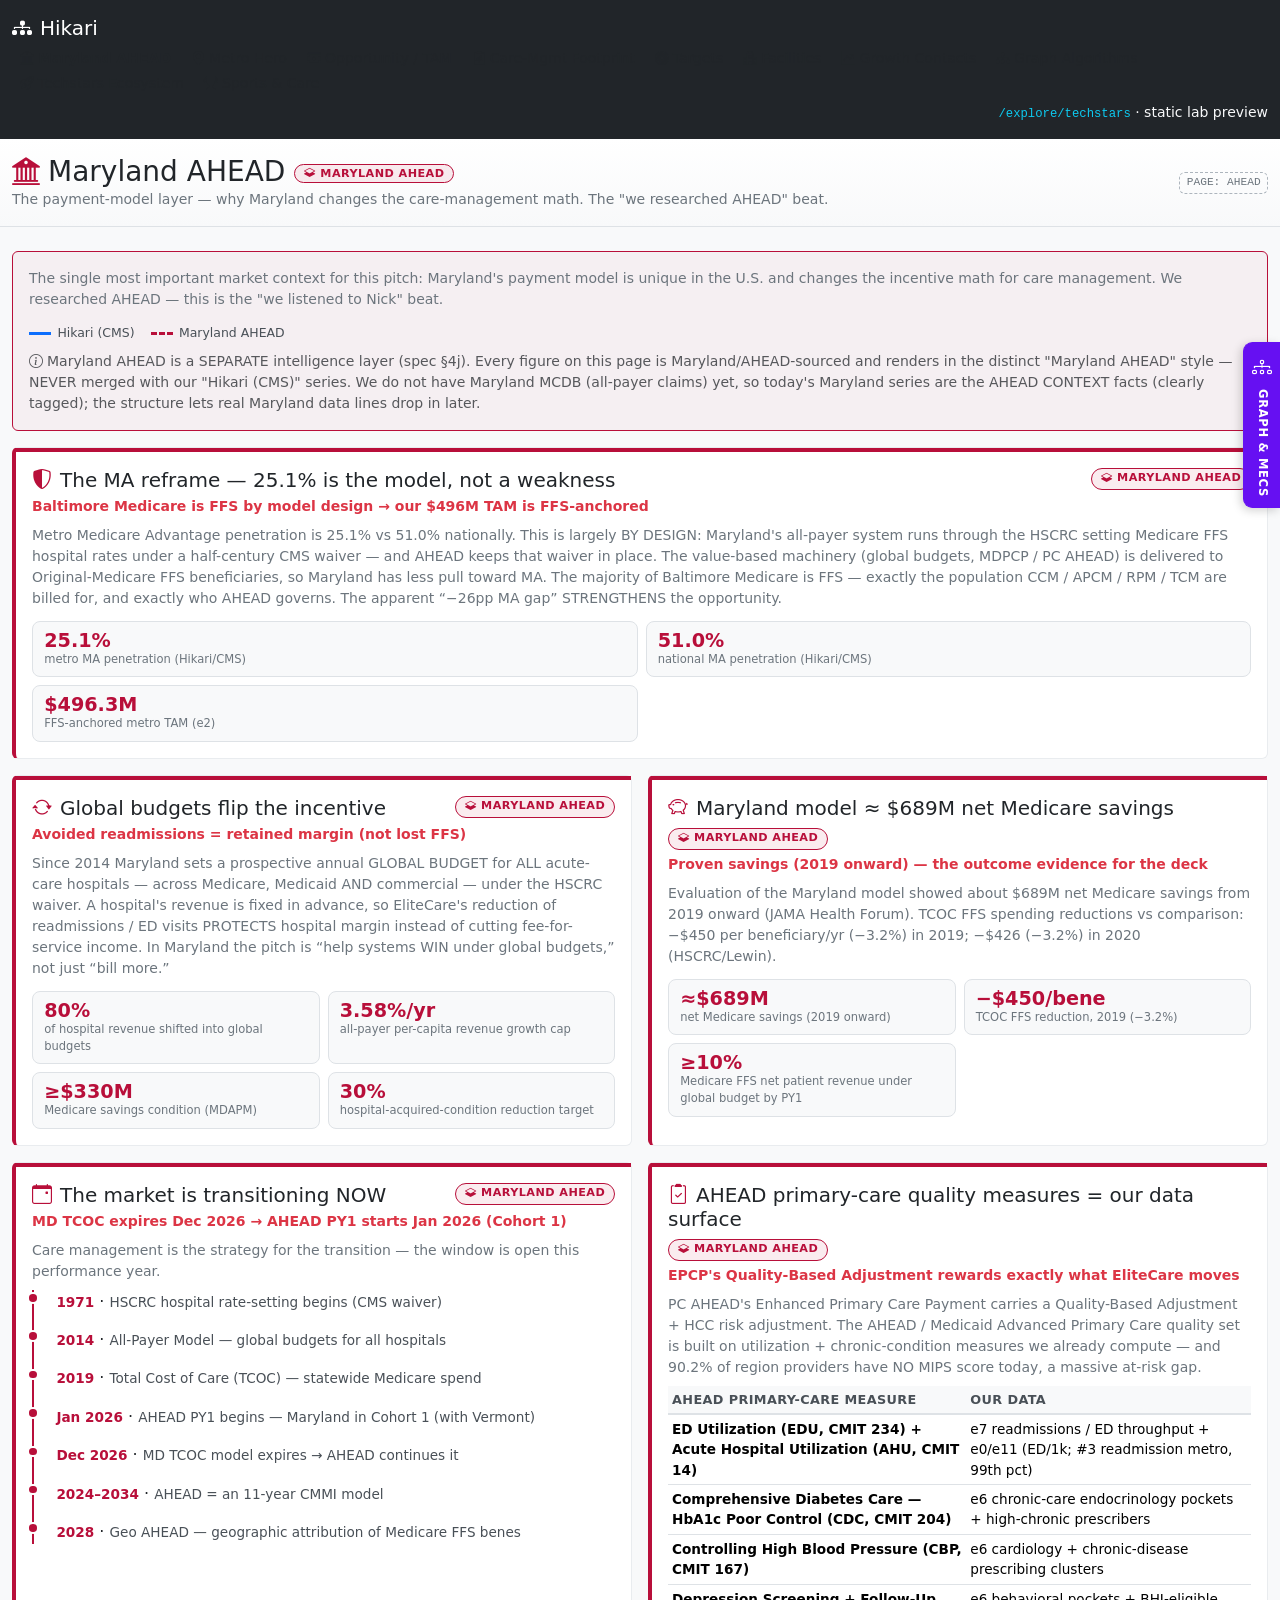
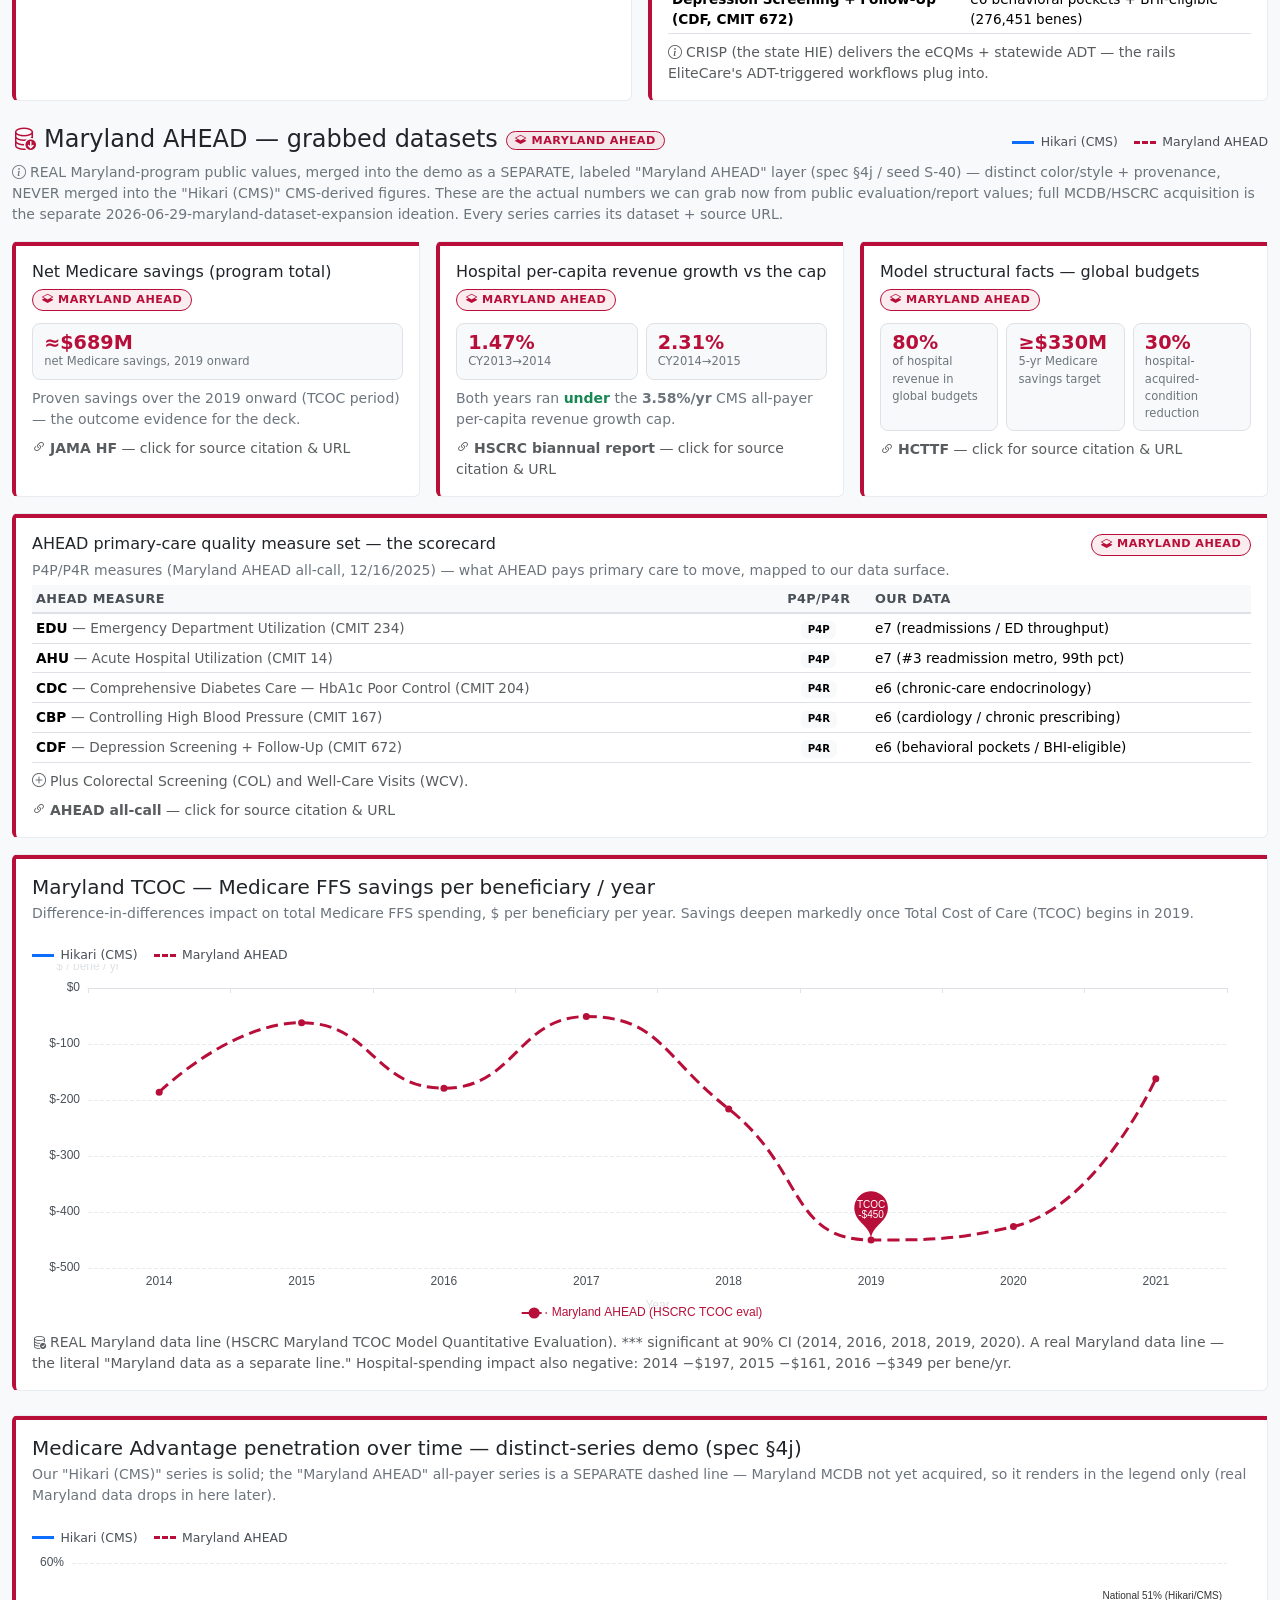
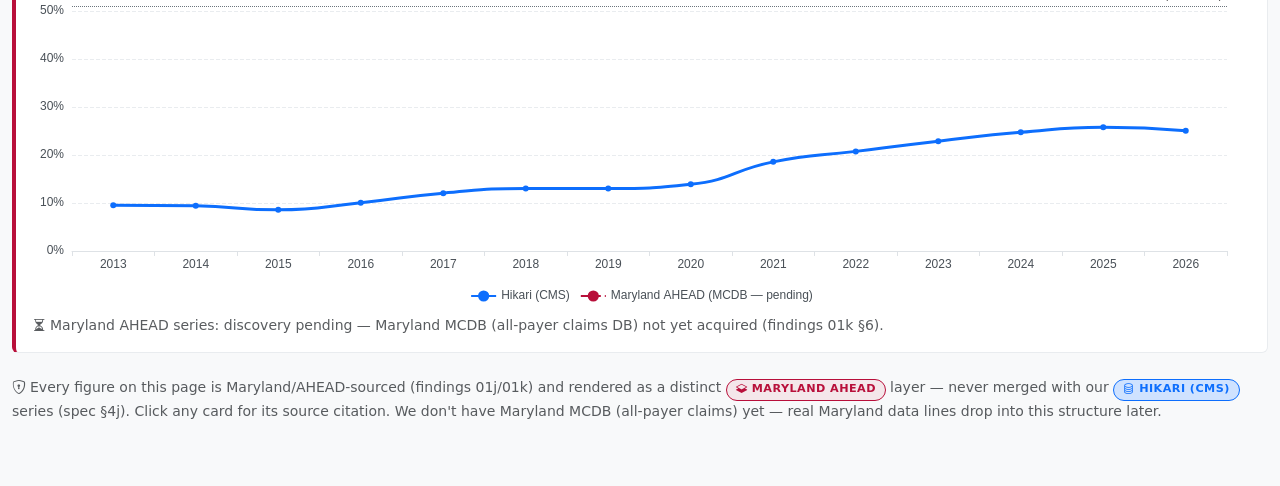
==== pages/ahead.html @ a8745d02 "tech stars baltimore report generated" ====
<!DOCTYPE html>
<html lang="en">
<head>
  <meta charset="utf-8">
  <meta name="viewport" content="width=device-width, initial-scale=1">
  <title>AHEAD — Maryland AHEAD (the payment-model layer) · Hikari /explore/techstars lab</title>
  <link rel="stylesheet" href="../assets/vendor/bootstrap.min.css">
  <link rel="stylesheet" href="../assets/vendor/bootstrap-icons/bootstrap-icons.min.css">
  <link rel="stylesheet" href="../assets/hikari.css">
  <link rel="stylesheet" href="../assets/hikari-tokens.css">
</head>
<body data-sr-page="ahead" id="page-AHEAD">

  <div id="sr-topnav"></div>

  <header class="page-band py-3 mb-4">
    <div class="container-fluid" style="max-width: 1320px;">
      <div class="d-flex justify-content-between align-items-center flex-wrap">
        <div>
          <h3 class="mb-0"><i class="bi bi-bank2 me-2" style="color: var(--hikari-maryland);"></i>Maryland AHEAD <span class="md-badge align-middle"><i class="bi bi-layers-half"></i>Maryland AHEAD</span></h3>
          <div class="text-secondary small">The payment-model layer — why Maryland changes the care-management math. The "we researched AHEAD" beat.</div>
        </div>
        <span class="page-eid-chip">PAGE: AHEAD</span>
      </div>
    </div>
  </header>

  <main class="container-fluid pb-5" style="max-width: 1320px;">

    <!-- Layer banner: AHEAD = a SEPARATE intelligence layer (spec §4j) -->
    <div class="alert d-flex flex-column gap-2" id="AHEAD-layer-banner" data-eid="AHEAD-layer-banner"
         style="border:1px solid var(--hikari-maryland); background: rgba(184,15,58,0.04);">
      <div class="d-flex justify-content-between align-items-start flex-wrap gap-2">
        <div class="small text-secondary" id="AHEAD-intro" data-eid="AHEAD-intro"></div>
        <div id="AHEAD-legend" data-eid="AHEAD-legend"></div>
      </div>
      <div class="small text-muted" id="AHEAD-layer-note" data-eid="AHEAD-layer-note"></div>
    </div>

    <!-- The 5 AHEAD context cards (rendered by page-ahead.js) -->
    <div class="row g-3 mb-3" id="AHEAD-grid" data-eid="AHEAD-grid"></div>

    <!-- ===== Maryland AHEAD — grabbed datasets (REAL Maryland values, findings/15) ===== -->
    <div class="d-flex justify-content-between align-items-center flex-wrap gap-2 mt-4 mb-2"
         id="AHEAD-md-section" data-eid="AHEAD-md-section">
      <h4 class="mb-0">
        <i class="bi bi-database-down me-2" style="color: var(--hikari-maryland);"></i>Maryland AHEAD — grabbed datasets
        <span class="md-badge align-middle"><i class="bi bi-layers-half"></i>Maryland AHEAD</span>
      </h4>
      <div id="AHEAD-md-section-legend" data-eid="AHEAD-md-section-legend"></div>
    </div>
    <p class="text-secondary small mb-3" id="AHEAD-md-section-note" data-eid="AHEAD-md-section-note"></p>

    <!-- Maryland stat cards — each .md-card, click → source URL in the provenance drawer -->
    <div class="row g-3 mb-3" id="AHEAD-md-grid" data-eid="AHEAD-md-grid"></div>

    <!-- Maryland savings LINE — distinct crimson/dashed "Maryland AHEAD" series (the literal Maryland data line) -->
    <div class="card md-card mb-4 figure-card" id="AHEAD-md-savings-card" data-figure-id="AHEAD-md-savings-trend" data-eid="AHEAD-md-savings-card">
      <div class="kpi-band"></div>
      <div class="card-body">
        <div class="d-flex justify-content-between align-items-start flex-wrap gap-2">
          <div>
            <h5 class="card-title mb-1" id="AHEAD-md-savings-title" data-eid="AHEAD-md-savings-title"></h5>
            <div class="text-secondary small mb-2" id="AHEAD-md-savings-subtitle" data-eid="AHEAD-md-savings-subtitle"></div>
          </div>
          <div id="AHEAD-md-savings-legend" data-eid="AHEAD-md-savings-legend"></div>
        </div>
        <div id="AHEAD-md-savings-chart" class="section-chart" data-eid="AHEAD-md-savings-trend"></div>
        <div class="small text-muted mt-2" id="AHEAD-md-savings-note" data-eid="AHEAD-md-savings-note"></div>
      </div>
    </div>

    <!-- Distinct-series demo chart (spec §4j) -->
    <div class="card md-card mb-4 figure-card" id="AHEAD-ma-chart-card" data-figure-id="ahead_ma_series" data-eid="AHEAD-ma-chart-card">
      <div class="kpi-band"></div>
      <div class="card-body">
        <div class="d-flex justify-content-between align-items-start flex-wrap gap-2">
          <div>
            <h5 class="card-title mb-1" id="AHEAD-ma-chart-title" data-eid="AHEAD-ma-chart-title"></h5>
            <div class="text-secondary small mb-2" id="AHEAD-ma-chart-subtitle" data-eid="AHEAD-ma-chart-subtitle"></div>
          </div>
          <div id="AHEAD-ma-chart-legend" data-eid="AHEAD-ma-chart-legend"></div>
        </div>
        <div id="AHEAD-ma-chart" class="section-chart" data-eid="AHEAD-ma-chart"></div>
        <div class="small text-muted mt-2" id="AHEAD-ma-chart-note" data-eid="AHEAD-ma-chart-note"></div>
      </div>
    </div>

    <p class="text-muted small">
      <i class="bi bi-shield-lock me-1"></i>Every figure on this page is Maryland/AHEAD-sourced (findings 01j/01k) and
      rendered as a distinct <span class="md-badge"><i class="bi bi-layers-half"></i>Maryland AHEAD</span> layer —
      never merged with our <span class="hk-badge"><i class="bi bi-database"></i>Hikari (CMS)</span> series (spec §4j).
      Click any card for its source citation. We don't have Maryland MCDB (all-payer claims) yet — real Maryland
      data lines drop into this structure later.
    </p>
  </main>

  <script src="../assets/vendor/echarts.min.js"></script>
  <script src="../assets/vendor/bootstrap.bundle.min.js"></script>
  <script src="../assets/echarts-hikari-theme.js"></script>
  <script src="../assets/hikari.js"></script>
  <script>window.SR_BASE = "../";</script>
  <script src="../data/showcase.data.js"></script>
  <script src="../data/maryland.data.js"></script>
  <script src="../assets/page-ahead.js"></script>
  <script src="../assets/common.js"></script>
  <script src="../assets/graphinfo.js"></script>
</body>
</html>
---- assets/hikari.css ----
/* Hikari — minimal custom styles */
/* VENDORED COPY of src/hikari/ui/static/hikari/hikari.css (do NOT edit the original).
 * Imported by the multi-page special_reports preview so it matches the production look. */

:root {
    --hikari-primary: #0d6efd;
    --hikari-dark: #212529;
    --hikari-sidebar-width: 280px;

    /* Quality semantic colors (RFC-006 R-36) */
    --hikari-quality-good: #198754;
    --hikari-quality-warning: #ffc107;
    --hikari-quality-poor: #dc3545;
    --hikari-quality-na: #6c757d;

    /* Entity type colors (RFC-006 R-1) */
    --hikari-provider: #0d6efd;
    --hikari-facility: #dc3545;
    --hikari-aco: #6f42c1;
    --hikari-organization: #198754;
    --hikari-group-practice: #0dcaf0;
    --hikari-specialty: #ffc107;
    --hikari-geography: #6c757d;
    --hikari-quality-measure: #6610f2;
    --hikari-service: #e85d04;
    --hikari-drug: #d63384;

    /* Semantic text tokens (RFC-015 R-020) */
    --hikari-text-primary: #212529;
    --hikari-text-secondary: #495057;
    --hikari-text-muted: #6c757d;

    /* Surface tokens (RFC-015 R-020) */
    --hikari-surface-primary: #ffffff;
    --hikari-surface-secondary: #f8f9fa;
    --hikari-surface-hover: #f0f4ff;

    /* Spacing tokens (RFC-015 R-020) */
    --hikari-spacing-xs: 0.25rem;
    --hikari-spacing-sm: 0.5rem;
    --hikari-spacing-md: 1rem;
    --hikari-spacing-lg: 1.5rem;
    --hikari-spacing-xl: 2rem;

    /* Border/chrome tokens (RFC-015 R-023 — ECharts theme) */
    --hikari-border-default: #dee2e6;
    --hikari-border-subtle: #e9ecef;
    --hikari-border-muted: #adb5bd;
    --hikari-primary-subtle: #cfe2ff;

    /* Signal tokens (RFC-015 R-021) */
    --hikari-signal-green: #198754;
    --hikari-signal-yellow: #ffc107;
    --hikari-signal-red: #dc3545;
}

/* Signal classes — quality comparison indicators (RFC-015 R-022)
 * Applied via `comparison` field from query return values (R-005).
 * Text color variants: */
.hikari-signal-better { color: var(--hikari-signal-green); }
.hikari-signal-same   { color: var(--hikari-signal-yellow); }
.hikari-signal-worse  { color: var(--hikari-signal-red); }

/* Background variants: */
.hikari-signal-better-bg { background-color: var(--hikari-signal-green); color: #fff; }
.hikari-signal-same-bg   { background-color: var(--hikari-signal-yellow); color: var(--hikari-text-primary); }
.hikari-signal-worse-bg  { background-color: var(--hikari-signal-red); color: #fff; }

/* Hero verdict — star rating + domain indicators */
.hikari-hero-verdict {}
.hikari-hero-stars { line-height: 1; }

/* Domain indicator cards in hero section */
.hikari-domain-card {
    border: 1px solid var(--hikari-border-subtle);
    background: var(--hikari-surface-secondary);
    transition: border-color 0.15s ease;
}
.hikari-domain-card.hikari-domain-active {
    border-color: var(--hikari-signal-green);
    background: #f0fdf4;
}
.hikari-domain-card.hikari-domain-nodata {
    border-color: var(--hikari-border-subtle);
    opacity: 0.65;
}

/* Domain status dot */
.hikari-domain-dot {
    display: inline-block;
    width: 8px;
    height: 8px;
    border-radius: 50%;
    margin-bottom: 2px;
}
.hikari-domain-dot-active {
    background-color: var(--hikari-signal-green);
}
.hikari-domain-dot-nodata {
    background-color: var(--hikari-text-muted);
}

/* Layout */
.hikari-layout {
    display: flex;
    min-height: calc(100vh - 56px);
}

.hikari-sidebar {
    width: var(--hikari-sidebar-width);
    min-width: var(--hikari-sidebar-width);
    background: #fff;
    border-right: 1px solid #e9ecef;
    padding: 1rem;
    overflow-y: auto;
}

/* Sidebar nav-pills: subtle hover, no background on inactive */
.hikari-sidebar .nav-link {
    color: #495057;
    font-size: 0.875rem;
    border-radius: 0.375rem;
    transition: background-color 0.15s ease, color 0.15s ease;
}
.hikari-sidebar .nav-link:hover {
    background-color: #f0f4ff;
    color: var(--hikari-primary);
}
.hikari-sidebar .nav-link.active {
    background-color: var(--hikari-primary);
    color: #fff;
}

.hikari-main {
    flex: 1;
    padding: 1.5rem;
    overflow-y: auto;
}

/* Summary cards */
.hikari-stat-card {
    border-left: 4px solid var(--hikari-primary);
}

a.hikari-stat-card {
    cursor: pointer;
    transition: box-shadow 0.15s ease, transform 0.15s ease;
}
a.hikari-stat-card:hover {
    box-shadow: 0 0.25rem 0.75rem rgba(0, 0, 0, 0.1);
    transform: translateY(-1px);
}

.hikari-stat-card .stat-value {
    font-size: 1.75rem;
    font-weight: 700;
    color: var(--hikari-dark);
}

.hikari-stat-card .stat-label {
    font-size: 0.875rem;
    color: #6c757d;
    text-transform: uppercase;
    letter-spacing: 0.05em;
}

/* Ranked list */
.hikari-ranked-list .list-group-item {
    display: flex;
    justify-content: space-between;
    align-items: center;
}

.hikari-ranked-list .rank-badge {
    min-width: 2rem;
    text-align: center;
}

/* Distribution table */
.hikari-distribution td.bar-cell {
    position: relative;
}

.hikari-distribution .bar {
    height: 1.25rem;
    background: var(--hikari-primary);
    opacity: 0.7;
    border-radius: 2px;
    min-width: 2px;
}

/* HTMX loading indicator */
.htmx-indicator {
    display: none;
}

.htmx-request .htmx-indicator {
    display: inline-block;
}

.htmx-request.htmx-indicator {
    display: inline-block;
}

/* Clickable rows */
.clickable-row {
    cursor: pointer;
}

.clickable-row:hover {
    background-color: rgba(13, 110, 253, 0.05);
}

/* Entity type color utilities (RFC-006 R-1) — extends Bootstrap text-/bg- */
.text-aco { color: var(--hikari-aco); }
.bg-aco { background-color: var(--hikari-aco); color: white; }
.text-quality-measure { color: var(--hikari-quality-measure); }
.bg-quality-measure { background-color: var(--hikari-quality-measure); color: white; }
.text-service { color: var(--hikari-service); }
.bg-service { background-color: var(--hikari-service); color: white; }
.text-drug { color: var(--hikari-drug); }
.bg-drug { background-color: var(--hikari-drug); color: white; }

/* Entity card border — color by data-entity-type attribute */
.hikari-entity-card { border-left: 4px solid var(--hikari-primary); }
.hikari-entity-card[data-entity-type="provider"] { border-left-color: var(--hikari-provider); }
.hikari-entity-card[data-entity-type="facility"] { border-left-color: var(--hikari-facility); }
.hikari-entity-card[data-entity-type="aco"] { border-left-color: var(--hikari-aco); }
.hikari-entity-card[data-entity-type="organization"] { border-left-color: var(--hikari-organization); }
.hikari-entity-card[data-entity-type="group_practice"] { border-left-color: var(--hikari-group-practice); }
.hikari-entity-card[data-entity-type="specialty"] { border-left-color: var(--hikari-specialty); }
.hikari-entity-card[data-entity-type="geography"] { border-left-color: var(--hikari-geography); }
.hikari-entity-card[data-entity-type="quality_measure"] { border-left-color: var(--hikari-quality-measure); }
.hikari-entity-card[data-entity-type="service"] { border-left-color: var(--hikari-service); }
.hikari-entity-card[data-entity-type="drug"] { border-left-color: var(--hikari-drug); }

/* Entity card hover — clickable cards with subtle lift effect */
.hikari-entity-card {
    cursor: pointer;
    transition: box-shadow 0.15s ease-in-out, transform 0.15s ease-in-out;
}
.hikari-entity-card:hover {
    box-shadow: 0 0.25rem 0.75rem rgba(0, 0, 0, 0.1);
    transform: translateY(-1px);
}

/* Domain accordion — entity-type color accent on expanded header */
#facility-domains .accordion-button:not(.collapsed) {
    border-left: 3px solid var(--hikari-facility);
    color: var(--hikari-text-primary);
    background-color: var(--hikari-surface-secondary);
}

/* Entity-type color overrides for accordion accent */
[data-entity-type="provider"] #facility-domains .accordion-button:not(.collapsed) {
    border-left-color: var(--hikari-provider);
}
[data-entity-type="geography"] #facility-domains .accordion-button:not(.collapsed) {
    border-left-color: var(--hikari-geography);
}
[data-entity-type="aco"] #facility-domains .accordion-button:not(.collapsed) {
    border-left-color: var(--hikari-aco);
}

/* HTMX lazy-load skeleton (RFC-006 R-5) */
.hikari-skeleton {
    min-height: 4rem;
}
.hikari-skeleton .placeholder {
    opacity: 0.3;
}

/* Micro popovers (RFC-006 R-6) */
.hikari-popover {
    max-width: 360px;
}
.hikari-popover .popover-body {
    padding: 0;
}

/* Entity refs — clickable inline references with popover support */
.entity-ref {
    color: inherit;
    text-decoration: none;
    border-bottom: 1px dotted currentColor;
    cursor: pointer;
}
.entity-ref:hover {
    color: var(--hikari-primary);
}

/* R-9: Disable popover hover on touch devices — tap navigates directly */
@media (hover: none) {
    .entity-ref {
        border-bottom: none;
    }
}

/* Search typeahead (RFC-008 R-29) */
.hikari-typeahead {
    position: relative;
}

.hikari-typeahead-spinner {
    position: absolute;
    right: 0.75rem;
    top: 50%;
    transform: translateY(-50%);
    z-index: 5;
}

.hikari-typeahead-results {
    position: absolute;
    left: 0;
    right: 0;
    z-index: 1050;
    background: #fff;
    border-radius: 0 0 0.375rem 0.375rem;
    box-shadow: 0 0.5rem 1rem rgba(0, 0, 0, 0.15);
    max-height: 360px;
    overflow-y: auto;
    overflow-x: hidden;
}

.hikari-typeahead-results:empty {
    display: none;
}

.hikari-typeahead-list .list-group-item {
    border-left: 0;
    border-right: 0;
    transition: background-color 0.1s ease;
}

.hikari-typeahead-list .list-group-item:first-child {
    border-top: 0;
}

.hikari-typeahead-list .list-group-item:last-child {
    border-bottom: 0;
}

.hikari-typeahead-list .list-group-item:hover,
.hikari-typeahead-list .list-group-item:focus {
    background-color: #f0f4ff;
}

/* Responsive: collapse sidebar on small screens */
@media (max-width: 768px) {
    .hikari-layout {
        flex-direction: column;
    }

    .hikari-sidebar {
        width: 100%;
        min-width: 100%;
        border-right: none;
        border-bottom: 1px solid #dee2e6;
    }
}
---- assets/hikari-tokens.css ----
/* Hikari preview helpers — multi-page /explore/techstars lab prototype.
 *
 * The :root token block below mirrors src/hikari/ui/static/hikari/hikari.css. As of the
 * multi-page rebuild the real hikari.css is ALSO vendored (assets/hikari.css) and imported
 * first, so these tokens are redundant-but-identical (kept so this file renders standalone
 * and the ECharts theme has its CSS vars even if load order changes). Everything below the
 * :root block is preview-only chrome: the metro profile card, figure cards, hikari-table
 * look, the secret-sauce drawer, the lab card-grid landing, the roster + sports drawers,
 * and the graph-algorithm tables. */

:root {
    --hikari-primary: #0d6efd;
    --hikari-dark: #212529;

    /* Quality semantic colors (RFC-006 R-36) */
    --hikari-quality-good: #198754;
    --hikari-quality-warning: #ffc107;
    --hikari-quality-poor: #dc3545;
    --hikari-quality-na: #6c757d;

    /* Entity type colors (RFC-006 R-1) */
    --hikari-provider: #0d6efd;
    --hikari-facility: #dc3545;
    --hikari-aco: #6f42c1;
    --hikari-organization: #198754;
    --hikari-group-practice: #0dcaf0;
    --hikari-specialty: #ffc107;
    --hikari-geography: #6c757d;
    --hikari-quality-measure: #6610f2;
    --hikari-service: #e85d04;
    --hikari-drug: #d63384;

    /* Semantic text tokens (RFC-015 R-020) */
    --hikari-text-primary: #212529;
    --hikari-text-secondary: #495057;
    --hikari-text-muted: #6c757d;

    /* Surface tokens (RFC-015 R-020) */
    --hikari-surface-primary: #ffffff;
    --hikari-surface-secondary: #f8f9fa;
    --hikari-surface-hover: #f0f4ff;

    /* Spacing tokens (RFC-015 R-020) */
    --hikari-spacing-xs: 0.25rem;
    --hikari-spacing-sm: 0.5rem;
    --hikari-spacing-md: 1rem;
    --hikari-spacing-lg: 1.5rem;
    --hikari-spacing-xl: 2rem;

    /* Border/chrome tokens (RFC-015 R-023 — ECharts theme) */
    --hikari-border-default: #dee2e6;
    --hikari-border-subtle: #e9ecef;
    --hikari-border-muted: #adb5bd;
    --hikari-primary-subtle: #cfe2ff;

    /* Signal tokens (RFC-015 R-021) */
    --hikari-signal-green: #198754;
    --hikari-signal-yellow: #ffc107;
    --hikari-signal-red: #dc3545;

    /* Maryland AHEAD = a SEPARATE intelligence layer (spec §4j). Distinct crimson so any
       Maryland/AHEAD figure is visibly never merged with our Hikari (CMS) blue series. */
    --hikari-maryland: #b80f3a;
}

/* Signal classes (RFC-015 R-022) */
.hikari-signal-better { color: var(--hikari-signal-green); }
.hikari-signal-same   { color: var(--hikari-signal-yellow); }
.hikari-signal-worse  { color: var(--hikari-signal-red); }

/* ---- Preview-only helpers for /explore/techstars showcase ---- */

body { background: var(--hikari-surface-secondary); color: var(--hikari-text-primary); }

/* The metro "profile" choropleth card — boxed/framed like an avatar */
.metro-profile-card {
    border: 1px solid var(--hikari-border-default);
    border-radius: 0.75rem;
    background: var(--hikari-surface-primary);
    overflow: hidden;
}
.metro-profile-card .metro-map { width: 100%; height: 320px; }

/* KPI / answer cards — clickable (every card opens the drawer) */
.figure-card {
    cursor: pointer;
    border: 1px solid var(--hikari-border-subtle);
    transition: box-shadow 0.15s ease, transform 0.15s ease, border-color 0.15s ease;
}
.figure-card:hover {
    box-shadow: 0 0.25rem 0.75rem rgba(0, 0, 0, 0.1);
    transform: translateY(-1px);
    border-color: var(--hikari-primary-subtle);
}
.figure-card .kpi-band {
    height: 4px;
    background: var(--hikari-primary);
}

/* vs-nation arrows (neutral palette — direction only, no value judgment) */
.vs-up   { color: var(--hikari-service); }   /* metro above national */
.vs-down { color: var(--hikari-primary); }   /* metro below national */
.vs-par  { color: var(--hikari-text-muted); }

/* Outlier placeholder cards */
.outlier-pending {
    border: 1px dashed var(--hikari-border-muted);
    background: repeating-linear-gradient(45deg, #fff, #fff 10px, #fafbfc 10px, #fafbfc 20px);
    opacity: 0.85;
}

/* Answer card (the headline of each accordion's four-layer pattern) */
.answer-card {
    border-left: 4px solid var(--hikari-primary);
    background: var(--hikari-surface-primary);
}

/* django-tables2-style table look */
.hikari-table thead th {
    background: var(--hikari-surface-secondary);
    border-bottom: 2px solid var(--hikari-border-default);
    font-size: 0.8rem;
    text-transform: uppercase;
    letter-spacing: 0.03em;
    color: var(--hikari-text-secondary);
}
.hikari-table tbody tr.row-top    { background: #f0fdf4; }
.hikari-table tbody tr.row-median { background: #fffdf0; }
.hikari-table tbody tr.row-bottom { background: #fff5f5; }
.hikari-table td, .hikari-table th { font-size: 0.85rem; vertical-align: middle; }

.section-chart { width: 100%; height: 360px; }

/* Drawer "secret sauce" code block */
.secret-sauce pre {
    background: var(--hikari-dark);
    color: #e6edf3;
    border-radius: 0.5rem;
    padding: 0.75rem 1rem;
    font-size: 0.8rem;
    overflow-x: auto;
}
.secret-sauce .formula-box {
    background: var(--hikari-surface-secondary);
    border: 1px solid var(--hikari-border-default);
    border-radius: 0.5rem;
    padding: 0.75rem 1rem;
    font-family: var(--bs-font-monospace);
    font-size: 0.85rem;
}
.layer-tag {
    font-size: 0.7rem;
    text-transform: uppercase;
    letter-spacing: 0.08em;
    color: var(--hikari-text-muted);
    font-weight: 600;
}

/* ============================================================
 * Multi-page rebuild — lab landing, page chrome, roster/sports
 * ============================================================ */

/* Lab-style card-grid landing (like /_lab/) */
.lab-card {
    border: 1px solid var(--hikari-border-subtle);
    border-left: 4px solid var(--hikari-primary);
    transition: box-shadow 0.15s ease, transform 0.15s ease, border-color 0.15s ease;
    height: 100%;
}
.lab-card:hover {
    box-shadow: 0 0.5rem 1rem rgba(0, 0, 0, 0.1);
    transform: translateY(-2px);
}
.lab-card .lab-card-stat {
    font-size: 1.5rem;
    font-weight: 700;
    color: var(--hikari-dark);
    line-height: 1.1;
}
.lab-card .lab-card-icon { font-size: 1.5rem; }
/* per-card accent colours (entity palette) */
.lab-card[data-accent="hero"]    { border-left-color: var(--hikari-geography); }
.lab-card[data-accent="opp"]     { border-left-color: var(--hikari-signal-green); }
.lab-card[data-accent="foot"]    { border-left-color: var(--hikari-group-practice); }
.lab-card[data-accent="targets"] { border-left-color: var(--hikari-service); }
.lab-card[data-accent="graph"]   { border-left-color: var(--hikari-quality-measure); }
.lab-card[data-accent="tech"]    { border-left-color: var(--hikari-aco); }
.lab-card[data-accent="sports"]  { border-left-color: var(--hikari-facility); }
.lab-card[data-accent="ahead"]   { border-left-color: var(--hikari-maryland); }
.lab-card[data-accent="fac"]     { border-left-color: var(--hikari-facility); }
.lab-card[data-accent="grow"]    { border-left-color: var(--hikari-signal-green); }
/* AHEAD landing card reads as the headline beat */
.lab-card[data-accent="ahead"]   { border-left-width: 5px; background: linear-gradient(180deg, #fff, #fff6f8); }

/* ============================================================
 * Maryland AHEAD = SEPARATE data layer (spec §4j)
 * Distinct badges, dual-legend, and a card accent so a Maryland/AHEAD
 * figure is always visibly its own layer (never merged with Hikari/CMS).
 * ============================================================ */
.md-badge,
.hk-badge {
    display: inline-flex;
    align-items: center;
    gap: 0.3rem;
    border-radius: 1rem;
    padding: 0.1rem 0.55rem;
    font-size: 0.7rem;
    font-weight: 700;
    text-transform: uppercase;
    letter-spacing: 0.04em;
    white-space: nowrap;
}
.md-badge {
    color: var(--hikari-maryland);
    background: rgba(184, 15, 58, 0.08);
    border: 1px solid var(--hikari-maryland);
}
.hk-badge {
    color: var(--hikari-primary);
    background: var(--hikari-primary-subtle);
    border: 1px solid var(--hikari-primary);
}
.md-badge .md-badge-extra { font-weight: 600; text-transform: none; letter-spacing: 0; opacity: 0.85; }

/* AHEAD page card — its own crimson layer, dashed to echo the dashed Maryland chart line */
.md-card {
    border: 1px solid var(--hikari-border-subtle);
    border-left: 4px solid var(--hikari-maryland) !important;
}
.md-card .kpi-band { background: var(--hikari-maryland); }
.md-stat {
    background: var(--hikari-surface-secondary);
    border: 1px solid var(--hikari-border-default);
    border-radius: 0.5rem;
    padding: 0.5rem 0.7rem;
}
.md-stat .md-stat-value { font-size: 1.2rem; font-weight: 700; color: var(--hikari-maryland); line-height: 1.1; }
.md-stat .md-stat-label { font-size: 0.72rem; color: var(--hikari-text-muted); }

/* Reusable Maryland AHEAD CONTEXT STRIP — the cross-page layer (spec §4j).
   Same crimson treatment everywhere so it's unmistakably a SEPARATE layer from Hikari (CMS). */
.md-context-strip {
    display: flex;
    gap: 0.75rem;
    align-items: stretch;
    background: rgba(184, 15, 58, 0.045);
    border: 1px solid var(--hikari-maryland);
    border-radius: 0.6rem;
    padding: 0.7rem 0.9rem 0.7rem 0;
    margin-bottom: 1rem;
    overflow: hidden;
}
.md-context-strip .md-context-strip-accent {
    flex: 0 0 4px;
    background: var(--hikari-maryland);
    align-self: stretch;
}
.md-context-strip .md-context-strip-main { flex: 1 1 auto; min-width: 0; }
.md-context-strip .md-context-strip-head {
    display: flex;
    align-items: center;
    gap: 0.5rem;
    margin-bottom: 0.35rem;
}
.md-context-strip .md-context-info {
    color: var(--hikari-maryland);
    cursor: pointer;
    font-size: 0.95rem;
    line-height: 1;
    display: inline-flex;
}
.md-context-strip .md-context-strip-body { font-size: 0.85rem; color: var(--hikari-text-secondary); }
.md-context-strip .md-context-strip-body strong,
.md-context-strip .md-context-strip-body b { color: var(--hikari-maryland); }
.md-context-strip .md-spark { width: 100%; height: 60px; margin-top: 0.4rem; }
/* Compact one-liner variant (graph / techstars / sports) — badge + ⓘ + text on one row */
.md-context-strip--inline { padding-top: 0.45rem; padding-bottom: 0.45rem; }
.md-context-strip--inline .md-context-strip-main {
    display: flex;
    align-items: center;
    gap: 0.6rem;
    flex-wrap: wrap;
}
.md-context-strip--inline .md-context-strip-head { margin-bottom: 0; }

/* Dual legend — always show both layers side by side */
.md-dual-legend {
    display: inline-flex;
    flex-wrap: wrap;
    gap: 1rem;
    align-items: center;
    font-size: 0.78rem;
    color: var(--hikari-text-secondary);
}
.md-legend-item { display: inline-flex; align-items: center; gap: 0.4rem; }
.md-legend-swatch { display: inline-block; width: 22px; height: 0; border-top-width: 3px; border-top-style: solid; }
.md-legend-hk { border-top-color: var(--hikari-primary); }
.md-legend-md { border-top-color: var(--hikari-maryland); border-top-style: dashed; }

/* AHEAD payment-model timeline */
.ahead-timeline { list-style: none; margin: 0; padding: 0; position: relative; }
.ahead-timeline li {
    position: relative;
    padding: 0 0 0.9rem 1.4rem;
    border-left: 2px solid var(--hikari-maryland);
}
.ahead-timeline li:last-child { padding-bottom: 0; }
.ahead-timeline li::before {
    content: "";
    position: absolute;
    left: -0.42rem;
    top: 0.15rem;
    width: 0.72rem;
    height: 0.72rem;
    border-radius: 50%;
    background: var(--hikari-maryland);
    border: 2px solid #fff;
}
.ahead-timeline .ahead-year { font-weight: 700; color: var(--hikari-maryland); font-size: 0.85rem; }
.ahead-timeline .ahead-event { font-size: 0.85rem; color: var(--hikari-text-secondary); }

/* Hero sparkline tiles (e12 story-of-time) */
.spark-card { border: 1px solid var(--hikari-border-subtle); }
.spark-chart { width: 100%; height: 46px; }
.spark-delta-up   { color: var(--hikari-service); font-weight: 700; }
.spark-delta-down { color: var(--hikari-primary); font-weight: 700; }

/* Page header band shared across exploration pages */
.page-band {
    background: linear-gradient(180deg, var(--hikari-surface-primary), var(--hikari-surface-secondary));
    border-bottom: 1px solid var(--hikari-border-default);
}
.page-eid-chip {
    font-family: var(--bs-font-monospace);
    font-size: 0.7rem;
    color: var(--hikari-text-muted);
    border: 1px dashed var(--hikari-border-muted);
    border-radius: 0.375rem;
    padding: 0.1rem 0.4rem;
}

/* Techstars hero card — stat pills */
.techstars-card { border: 1px solid var(--hikari-aco); }
.techstars-card .kpi-band { background: var(--hikari-aco); }
.stat-pill {
    display: inline-flex;
    align-items: center;
    gap: 0.35rem;
    background: var(--hikari-surface-secondary);
    border: 1px solid var(--hikari-border-default);
    border-radius: 2rem;
    padding: 0.25rem 0.7rem;
    font-size: 0.8rem;
    font-weight: 600;
}

/* Roster drawer — person rows with photo */
.roster-row {
    display: flex;
    gap: 0.75rem;
    padding: 0.6rem 0;
    border-bottom: 1px solid var(--hikari-border-subtle);
}
.roster-row:last-child { border-bottom: none; }
.roster-photo {
    width: 56px;
    height: 56px;
    border-radius: 50%;
    object-fit: cover;
    flex: 0 0 56px;
    background: var(--hikari-surface-secondary);
    border: 1px solid var(--hikari-border-default);
}
.roster-pin {
    border-left: 3px solid var(--hikari-primary);
    padding-left: 0.55rem;
}
.roster-in-data {
    border-left: 3px solid var(--hikari-signal-green);
    padding-left: 0.55rem;
}
.roster-section-label {
    font-size: 0.7rem;
    text-transform: uppercase;
    letter-spacing: 0.08em;
    color: var(--hikari-text-muted);
    font-weight: 700;
    margin: 0.75rem 0 0.25rem;
}

/* Roster grid cards (techstars page) */
.person-card { border: 1px solid var(--hikari-border-subtle); height: 100%; transition: box-shadow 0.15s ease, transform 0.15s ease; }
.person-card.figure-card:hover { transform: translateY(-2px); }
.person-card .person-photo {
    width: 72px; height: 72px; border-radius: 50%; object-fit: cover;
    border: 2px solid var(--hikari-border-default);
}
.person-card.in-data { border-color: var(--hikari-signal-green); }
.person-card.interviewer { border-color: var(--hikari-primary); }

/* Sports cards + team doctor drawer */
.team-card { border: 1px solid var(--hikari-border-subtle); height: 100%; }
.team-logo { width: 96px; height: 96px; object-fit: contain; }
.team-logo-sm { width: 40px; height: 40px; object-fit: contain; }
.curl-stat {
    background: var(--hikari-surface-secondary);
    border: 1px solid var(--hikari-border-default);
    border-radius: 0.5rem;
    padding: 0.6rem 0.8rem;
}
.curl-stat .curl-stat-value { font-size: 1.35rem; font-weight: 700; color: var(--hikari-dark); }
.curl-stat .curl-stat-label { font-size: 0.75rem; color: var(--hikari-text-muted); text-transform: uppercase; letter-spacing: 0.04em; }

/* Graph algorithm tables — compact, scrollable */
.graph-table-wrap { max-height: 420px; overflow-y: auto; }
.algo-status {
    font-size: 0.7rem;
    font-family: var(--bs-font-monospace);
    border-radius: 0.25rem;
    padding: 0.05rem 0.4rem;
}
.algo-status.ok { background: #f0fdf4; color: var(--hikari-signal-green); border: 1px solid var(--hikari-signal-green); }
.algo-status.flat { background: #fffdf0; color: #997404; border: 1px solid var(--hikari-signal-yellow); }
.algo-status.pending { background: #fff5f5; color: var(--hikari-signal-red); border: 1px dashed var(--hikari-signal-red); }

/* ============================================================
 * Persistent "Graph & MECS" proof/education side tab (spec §4h)
 * A fixed graph-symbol tab docked on the right edge of every page
 * (assets/graphinfo.js) → opens a Bootstrap offcanvas of pretty cards.
 * ============================================================ */
.graphinfo-tab {
    position: fixed;
    top: 38%;
    right: 0;
    z-index: 1035; /* below offcanvas (1045), above page chrome */
    display: flex;
    align-items: center;
    gap: 0.4rem;
    border: 1px solid var(--hikari-quality-measure);
    border-right: none;
    background: var(--hikari-quality-measure);
    color: #fff;
    padding: 0.6rem 0.5rem;
    border-radius: 0.6rem 0 0 0.6rem;
    box-shadow: -0.15rem 0.15rem 0.6rem rgba(0, 0, 0, 0.18);
    writing-mode: vertical-rl;
    text-orientation: mixed;
    cursor: pointer;
    transition: padding-right 0.15s ease, background 0.15s ease;
}
.graphinfo-tab:hover { padding-right: 0.85rem; background: #520dc2; }
.graphinfo-tab .graphinfo-tab-label {
    font-size: 0.72rem;
    font-weight: 700;
    letter-spacing: 0.06em;
    text-transform: uppercase;
}
.graphinfo-tab .bi { writing-mode: horizontal-tb; }

.graphinfo-drawer { width: 540px; max-width: 92vw; }
.graphinfo-card {
    border: 1px solid var(--hikari-border-subtle);
    border-left: 4px solid var(--hikari-quality-measure);
}
.graphinfo-card[data-accent="graph"]          { border-left-color: var(--hikari-quality-measure); }
.graphinfo-card[data-accent="service"]        { border-left-color: var(--hikari-service); }
.graphinfo-card[data-accent="quality-measure"]{ border-left-color: var(--hikari-quality-measure); }
.graphinfo-card[data-accent="aco"]            { border-left-color: var(--hikari-aco); }
.graphinfo-card-head {
    display: flex;
    align-items: flex-start;
    margin-bottom: 0.6rem;
}
.graphinfo-card-head .bi { font-size: 1.15rem; color: var(--hikari-quality-measure); }
.graphinfo-kicker {
    font-size: 0.68rem;
    text-transform: uppercase;
    letter-spacing: 0.07em;
    font-weight: 700;
    color: var(--hikari-text-muted);
}
.graphinfo-stat {
    background: var(--hikari-surface-secondary);
    border: 1px solid var(--hikari-border-default);
    border-radius: 0.5rem;
    padding: 0.5rem 0.4rem;
    text-align: center;
}
.graphinfo-stat-icon { font-size: 1rem; color: var(--hikari-quality-measure); }
.graphinfo-stat-value { font-size: 1.15rem; font-weight: 700; color: var(--hikari-dark); line-height: 1.15; }
.graphinfo-stat-label { font-size: 0.68rem; color: var(--hikari-text-muted); }
.graphinfo-table td, .graphinfo-table th { font-size: 0.78rem; padding: 0.25rem 0.4rem; vertical-align: middle; }
.graphinfo-table thead th {
    background: var(--hikari-surface-secondary);
    border-bottom: 1px solid var(--hikari-border-default);
    text-transform: uppercase;
    font-size: 0.66rem;
    letter-spacing: 0.04em;
    color: var(--hikari-text-secondary);
}
.graphinfo-table code { font-size: 0.74rem; }
.graphinfo-list { padding-left: 1.05rem; margin-bottom: 0.4rem; }
.graphinfo-list li { color: var(--hikari-text-secondary); }
.graphinfo-pill {
    display: inline-block;
    background: var(--hikari-surface-secondary);
    border: 1px solid var(--hikari-border-default);
    border-radius: 1rem;
    padding: 0.1rem 0.55rem;
    font-size: 0.72rem;
    font-weight: 600;
    color: var(--hikari-text-secondary);
}
.graphinfo-source {
    margin-top: 0.6rem;
    font-size: 0.7rem;
    color: var(--hikari-text-muted);
    border-top: 1px dashed var(--hikari-border-subtle);
    padding-top: 0.4rem;
}

/* MECS star-schema motif: dim_* center + radiating fact_* points */
.mecs-star {
    display: flex;
    flex-direction: column;
    align-items: center;
    gap: 0.5rem;
    background: radial-gradient(circle at center, var(--hikari-surface-secondary), #fff);
    border: 1px dashed var(--hikari-aco);
    border-radius: 0.6rem;
    padding: 0.75rem;
    margin-bottom: 0.75rem;
}
.mecs-star .mecs-points {
    display: flex;
    flex-wrap: wrap;
    justify-content: center;
    gap: 0.4rem;
}
.mecs-star .mecs-point {
    background: #fff;
    border: 1px solid var(--hikari-border-default);
    border-radius: 0.4rem;
    padding: 0.15rem 0.5rem;
    font-size: 0.72rem;
}
.mecs-star .mecs-center {
    background: var(--hikari-aco);
    color: #fff;
    border-radius: 2rem;
    padding: 0.3rem 0.9rem;
    font-weight: 700;
    font-size: 0.82rem;
}
.mecs-star .mecs-center code, .mecs-star .mecs-point code { color: inherit; }
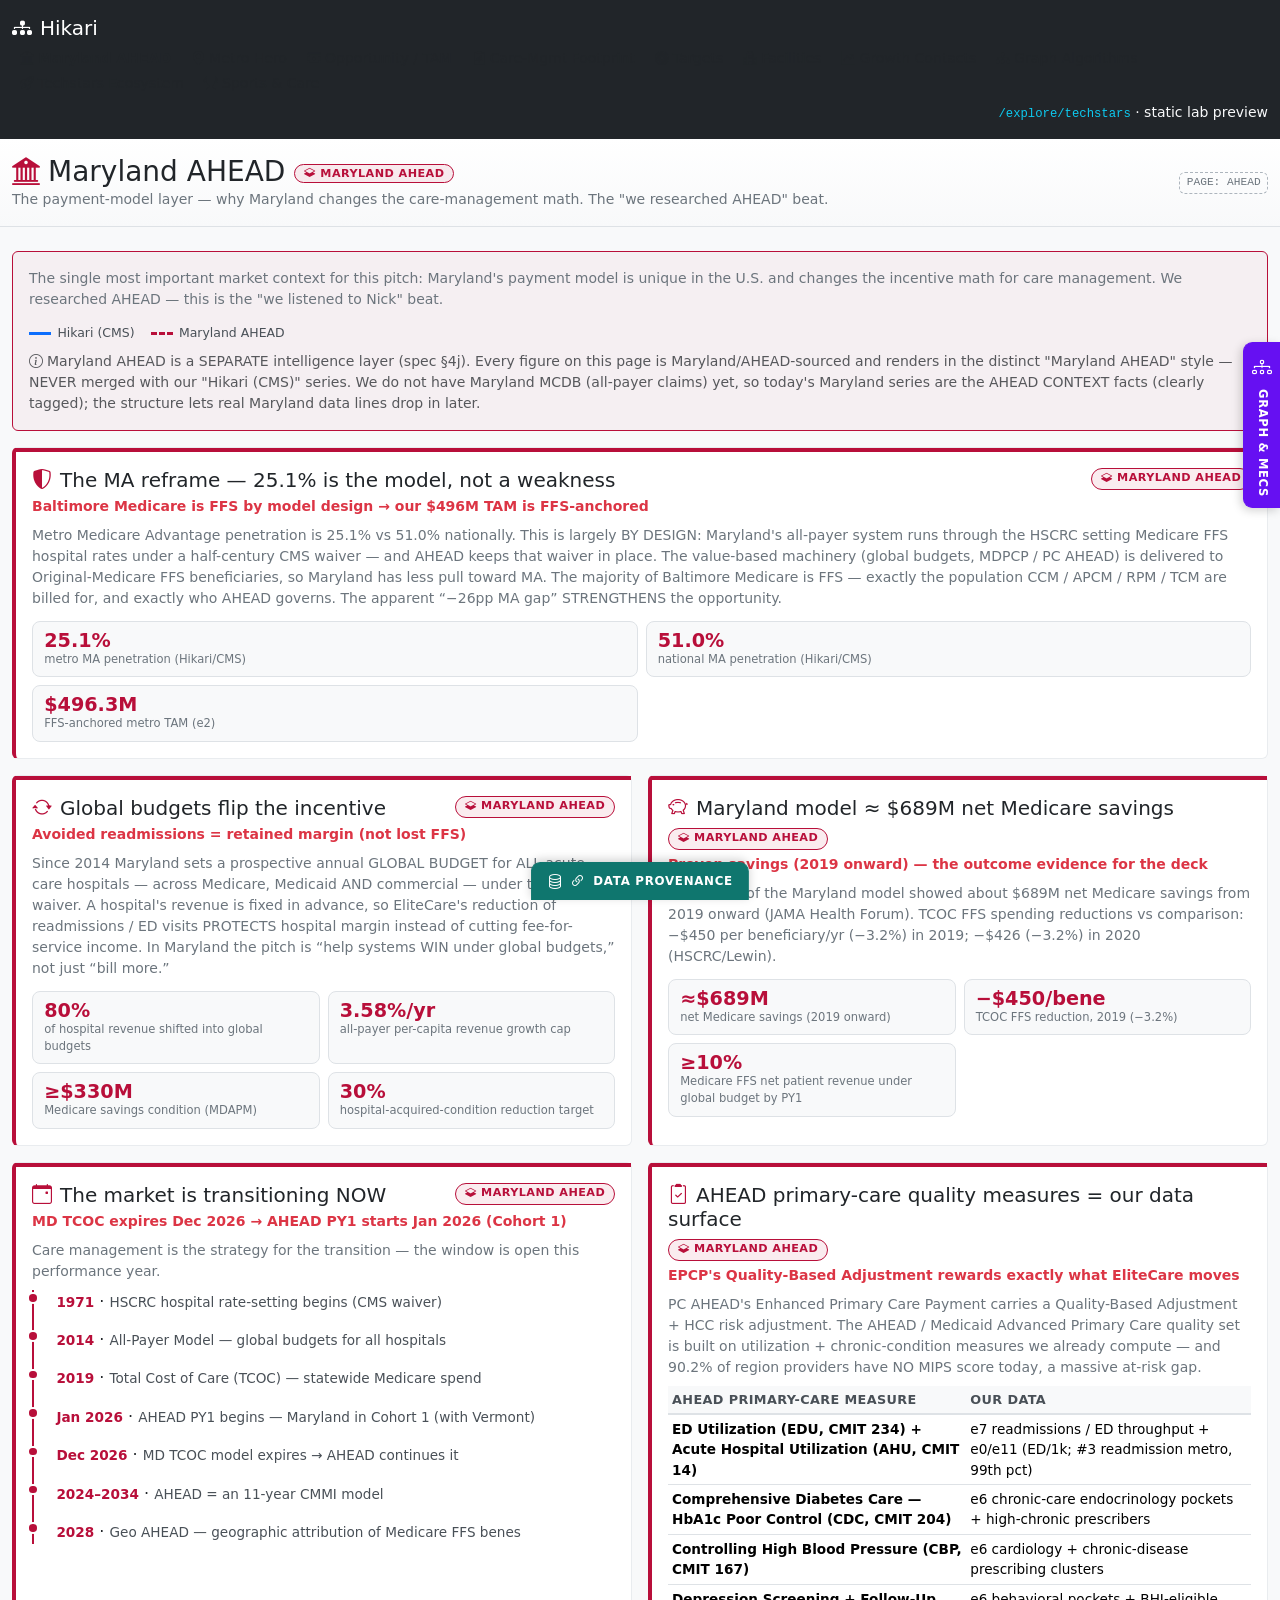
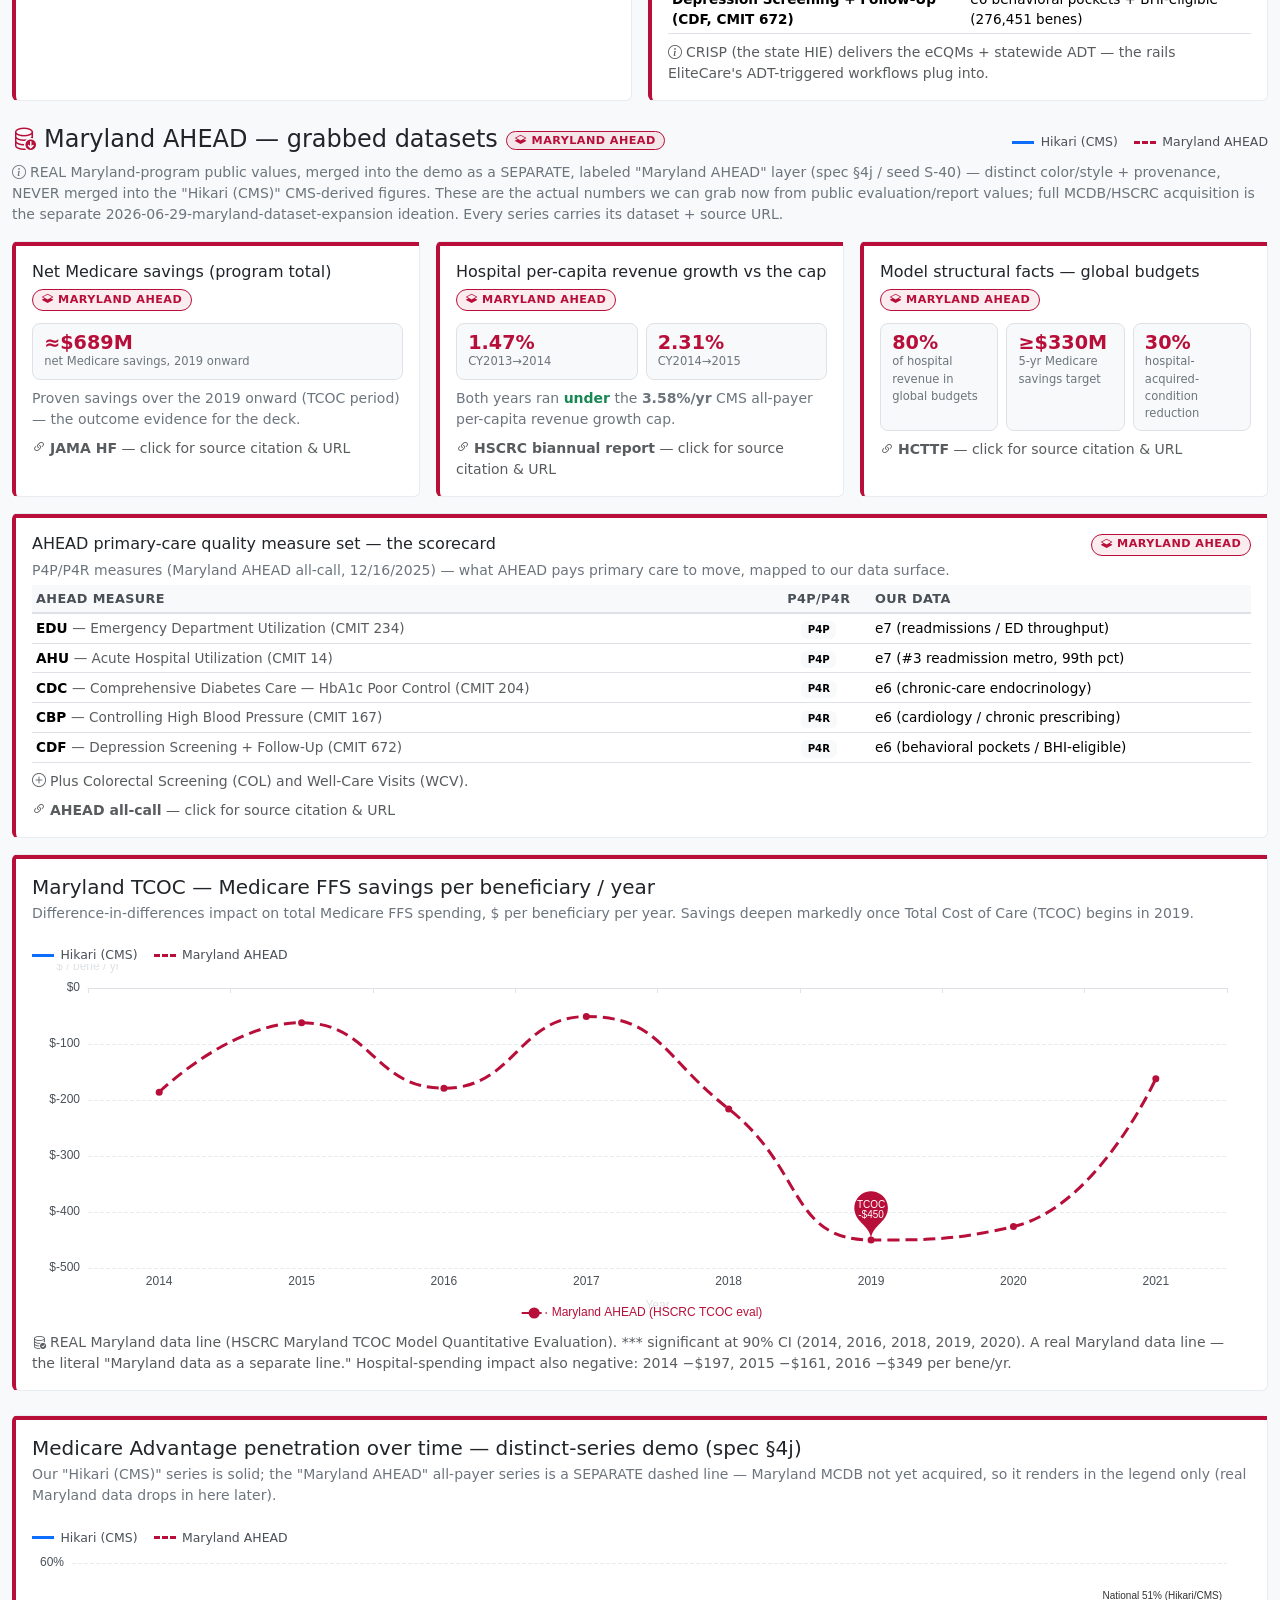
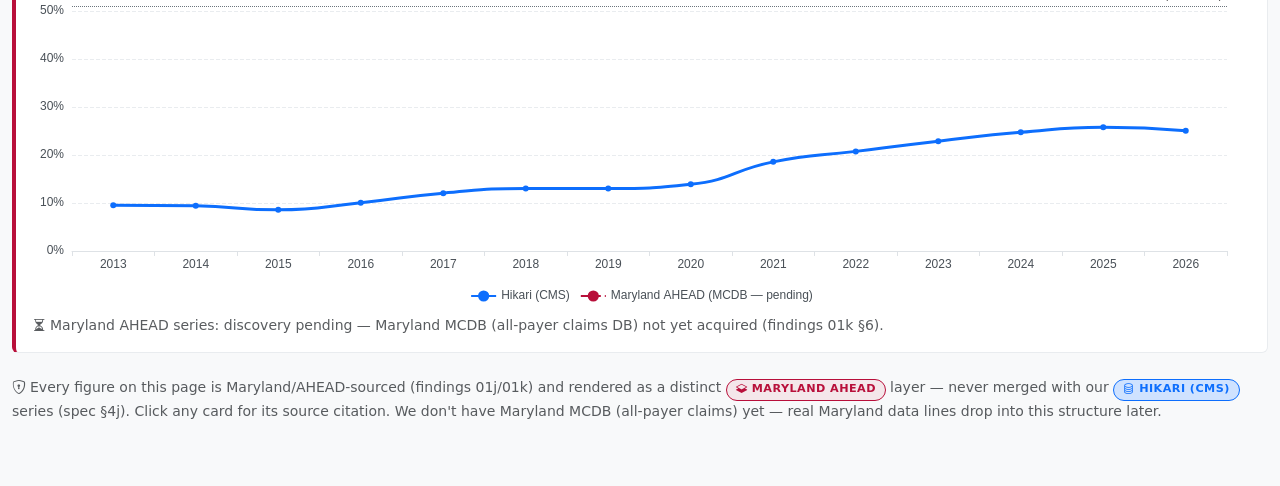
==== commit fdd5f5a5: "data provenance is king" ====
--- a/pages/ahead.html
+++ b/pages/ahead.html
@@ -105,5 +105,6 @@
   <script src="../assets/page-ahead.js"></script>
   <script src="../assets/common.js"></script>
   <script src="../assets/graphinfo.js"></script>
+  <script src="../assets/provenance.js"></script>
 </body>
 </html>
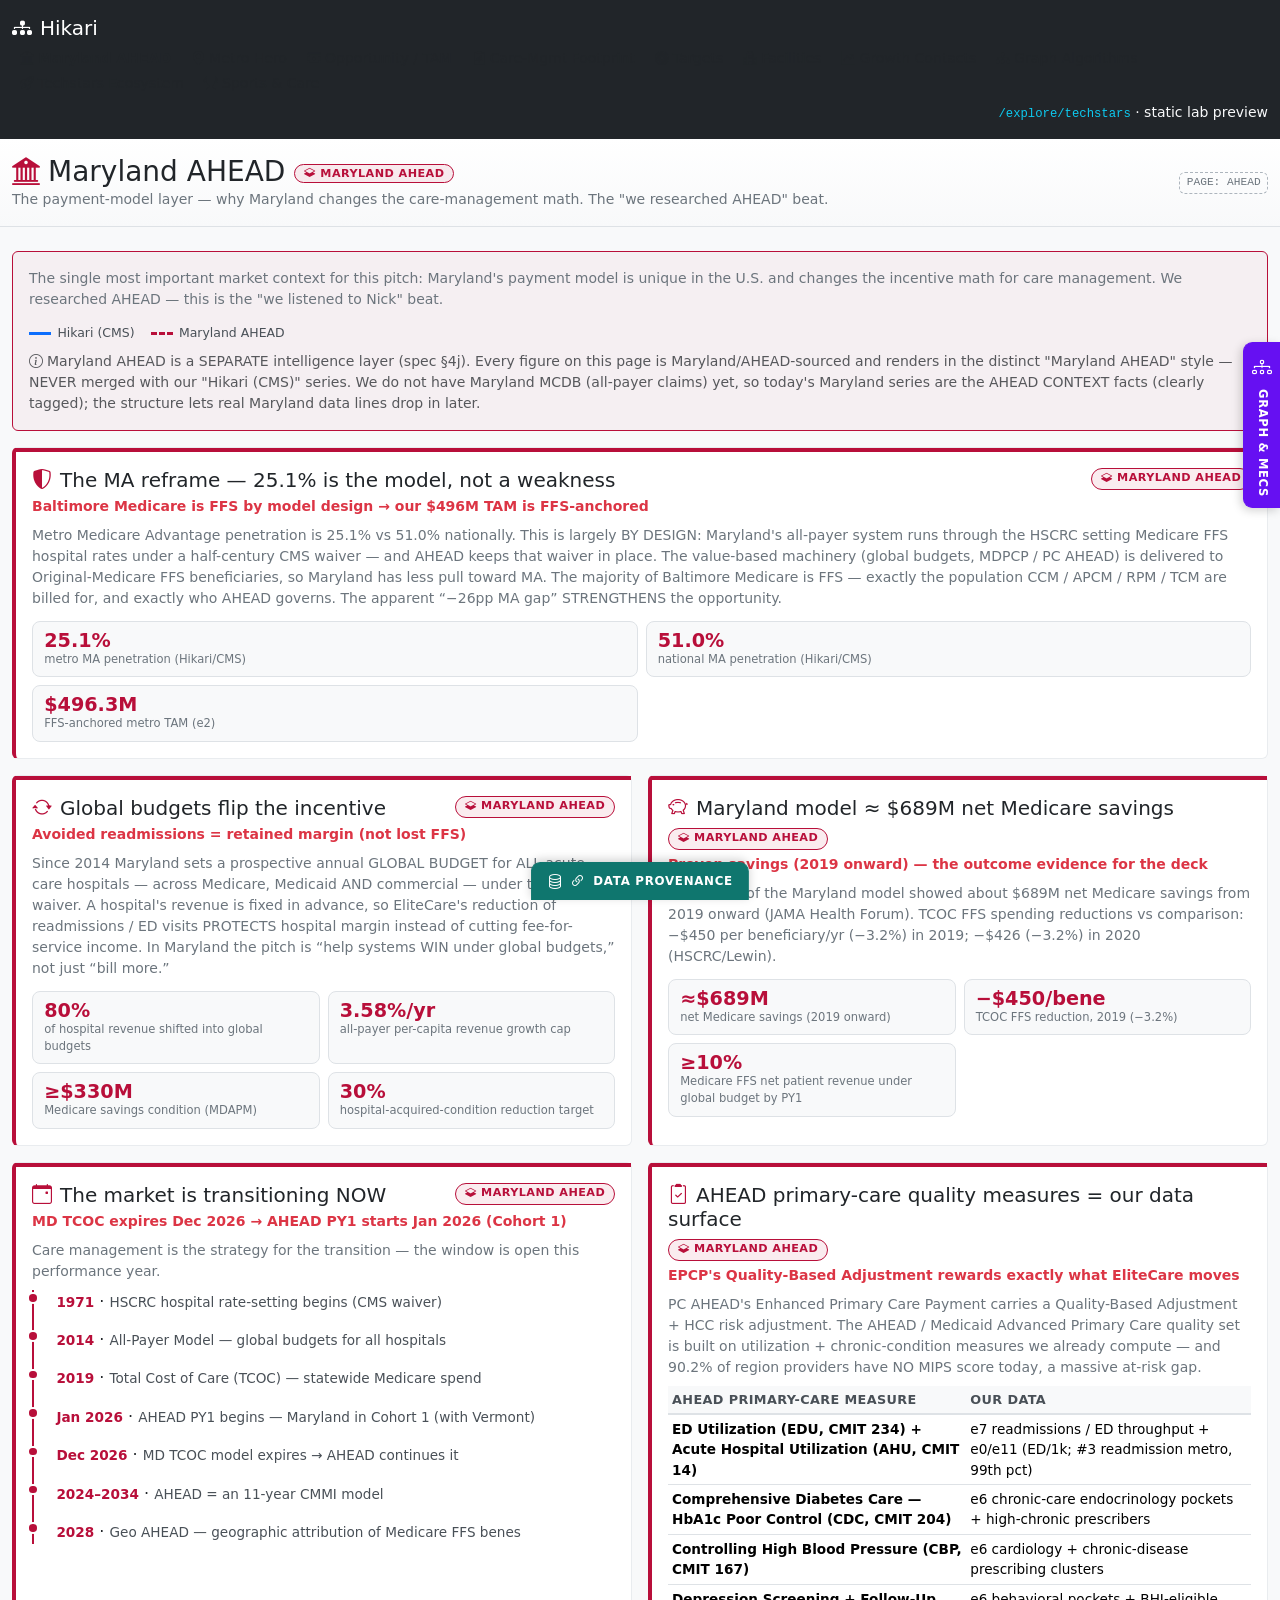
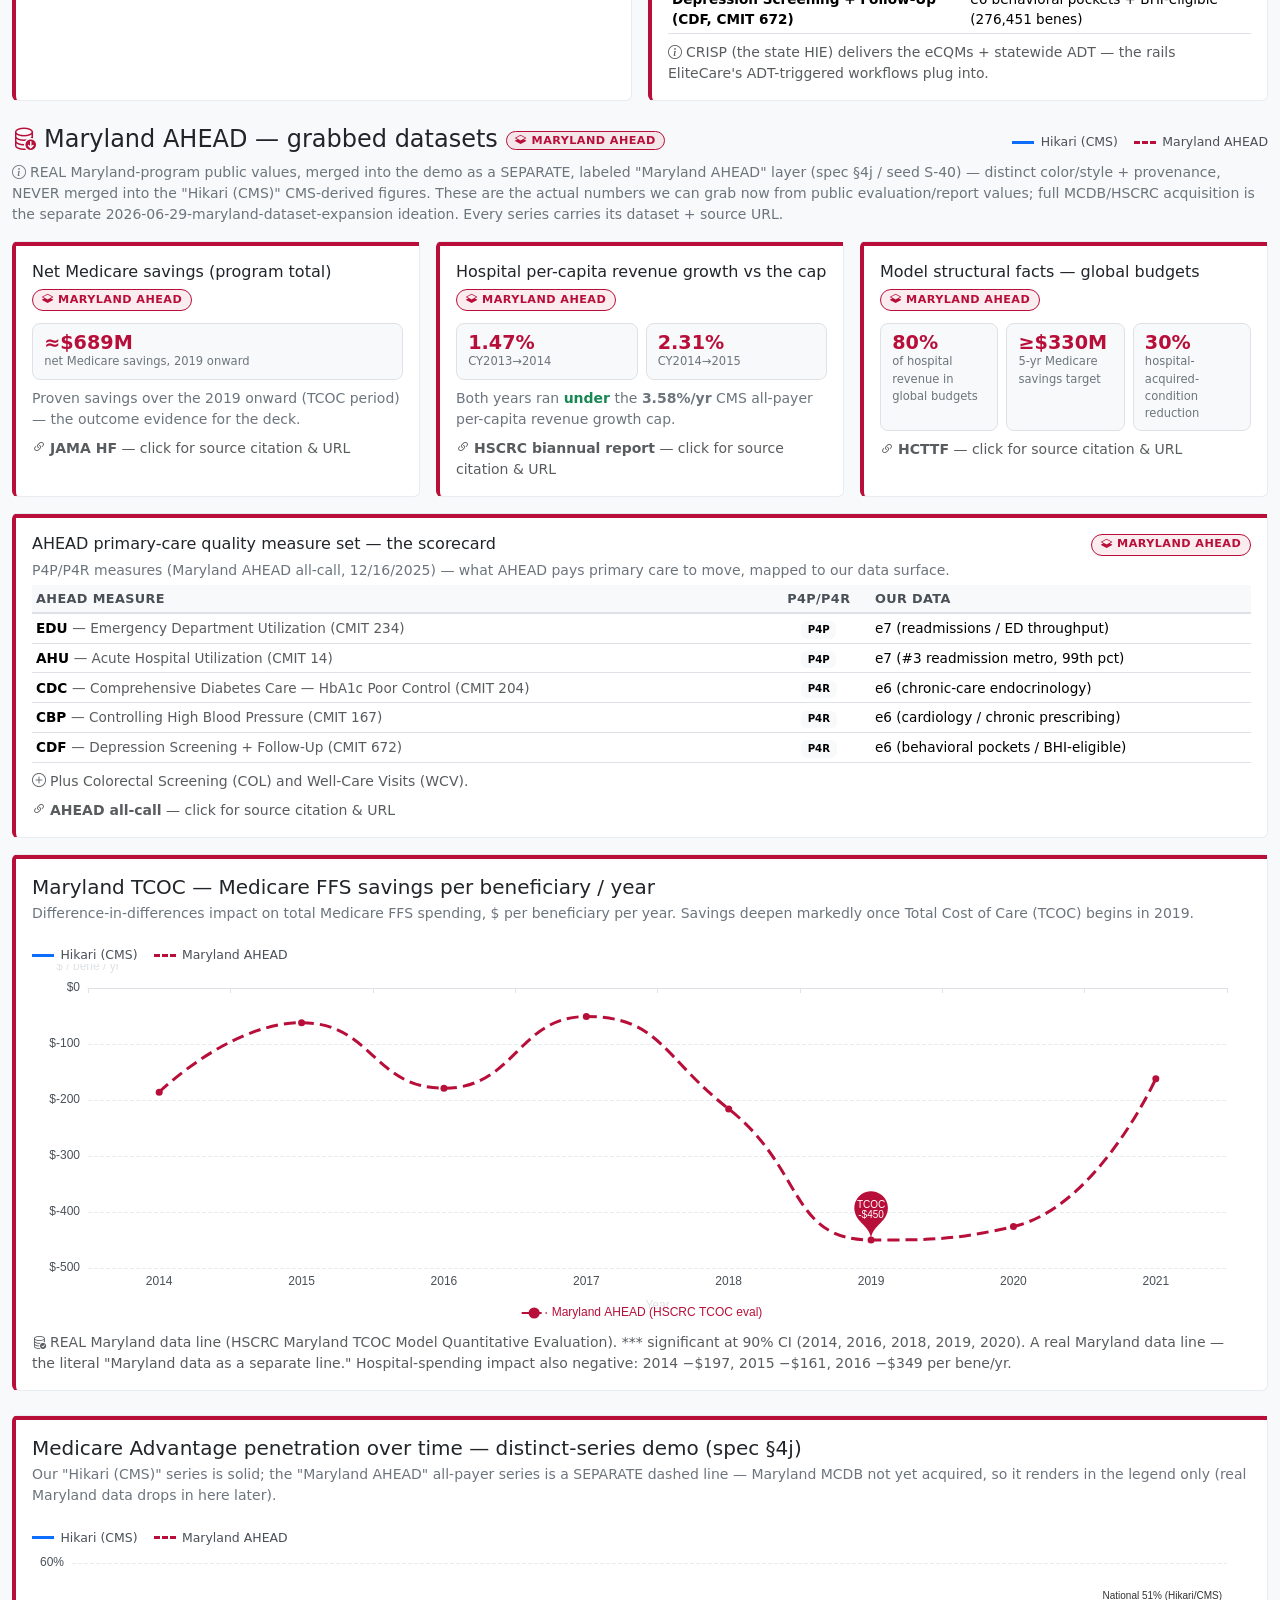
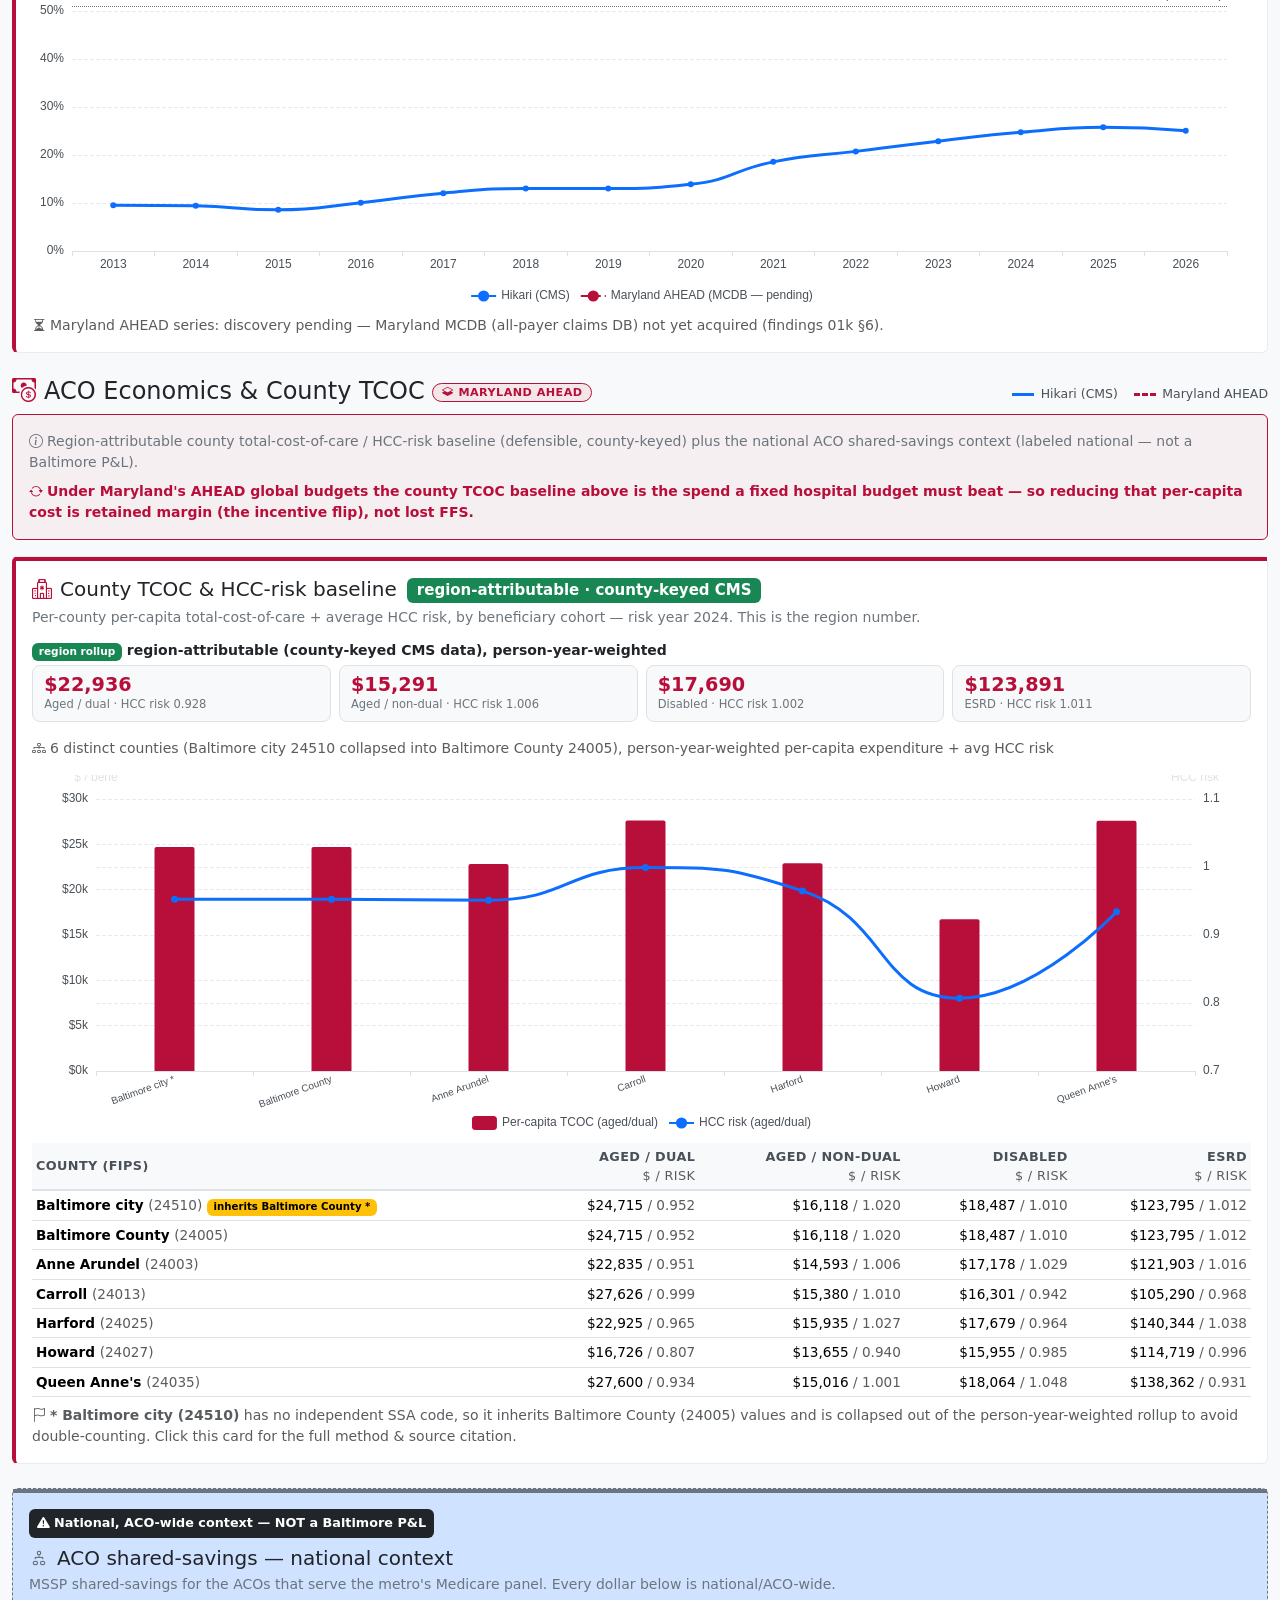
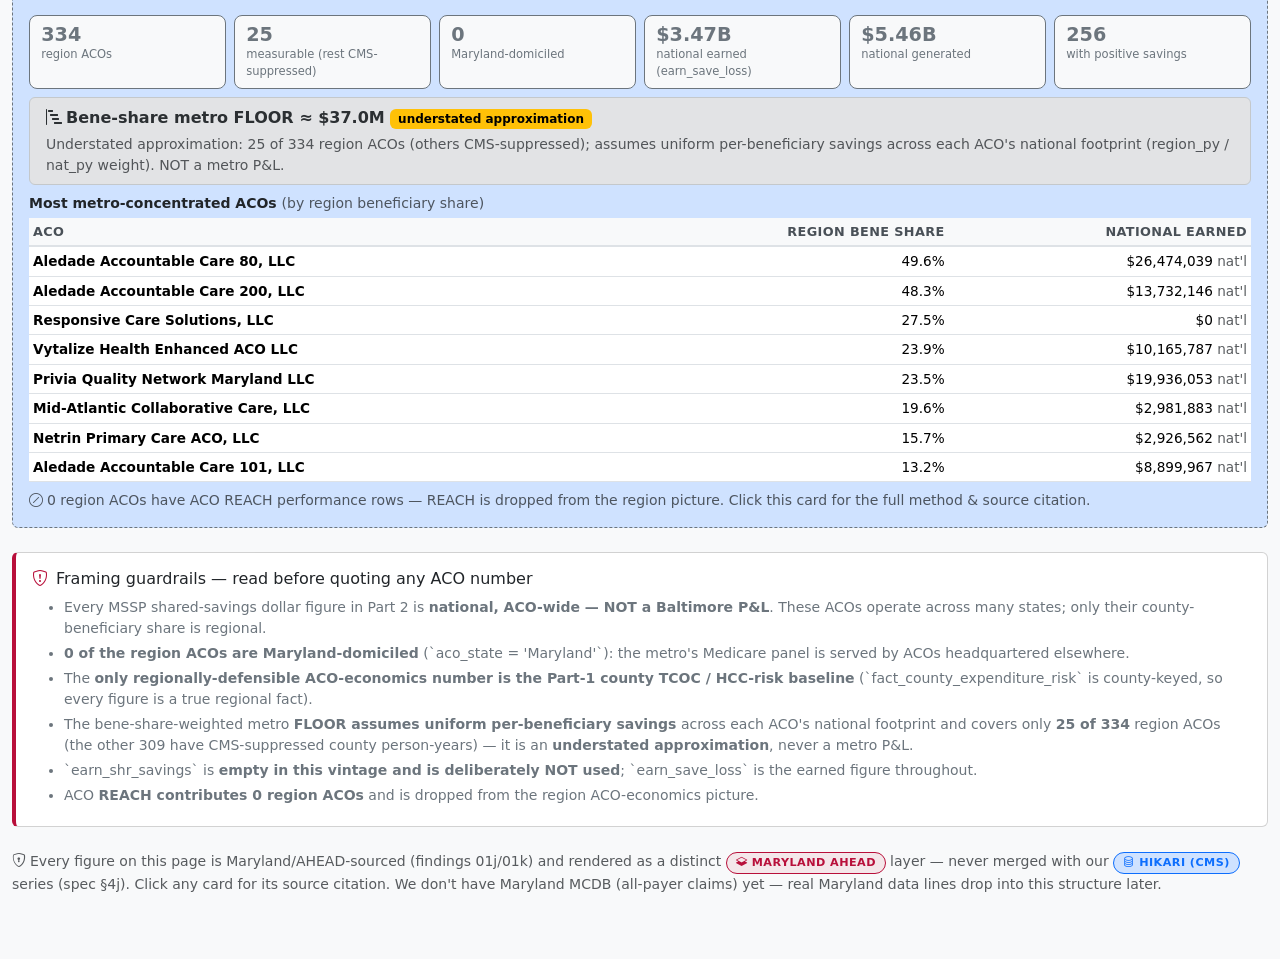
==== commit 4f48fca6: "new graph algos, new participates in, new members of" ====
--- a/pages/ahead.html
+++ b/pages/ahead.html
@@ -86,6 +86,80 @@
       </div>
     </div>
 
+    <!-- ===== ACO Economics & County TCOC panel (page id prefix AHEAD; sub-ids AHEAD-aco-*) =====
+         Four-layer honesty pattern: (1) intro + AHEAD tie-in, (2) DEFENSIBLE HERO county TCOC/HCC
+         risk (region-attributable, county-keyed CMS data), (3) explicitly-labeled NATIONAL ACO
+         shared-savings context (NOT a Baltimore P&L), (4) visible framing guardrails. Rendered by
+         page-ahead.js from window.SHOWCASE.aco_economics; the two cards carry data-figure-id hooks
+         (aco_economics_tcoc / aco_economics_context) for the existing secret-sauce drawer. -->
+    <div class="d-flex justify-content-between align-items-center flex-wrap gap-2 mt-4 mb-2"
+         id="AHEAD-aco-section" data-eid="AHEAD-aco-section">
+      <h4 class="mb-0">
+        <i class="bi bi-cash-coin me-2" style="color: var(--hikari-maryland);"></i>ACO Economics &amp; County TCOC
+        <span class="md-badge align-middle"><i class="bi bi-layers-half"></i>Maryland AHEAD</span>
+      </h4>
+      <div id="AHEAD-aco-section-legend" data-eid="AHEAD-aco-section-legend"></div>
+    </div>
+
+    <!-- (1) Section intro + AHEAD tie-in -->
+    <div class="alert d-flex flex-column gap-2" id="AHEAD-aco-intro" data-eid="AHEAD-aco-intro"
+         style="border:1px solid var(--hikari-maryland); background: rgba(184,15,58,0.04);"></div>
+
+    <!-- (2) DEFENSIBLE HERO — County TCOC & HCC risk (region-attributable, county-keyed CMS data).
+         Whole card is clickable → secret-sauce drawer (aco_economics_tcoc). -->
+    <div class="card md-card figure-card mb-4" id="AHEAD-aco-tcoc-card"
+         data-figure-id="aco_economics_tcoc" data-eid="AHEAD-aco-tcoc-card" role="button">
+      <div class="kpi-band"></div>
+      <div class="card-body">
+        <div class="d-flex justify-content-between align-items-start flex-wrap gap-2 mb-1">
+          <div>
+            <h5 class="card-title mb-1">
+              <i class="bi bi-hospital me-2" style="color: var(--hikari-maryland);"></i>County TCOC &amp; HCC-risk baseline
+              <span class="badge text-bg-success align-middle ms-1">region-attributable · county-keyed CMS</span>
+            </h5>
+            <div class="text-secondary small mb-2" id="AHEAD-aco-tcoc-subtitle" data-eid="AHEAD-aco-tcoc-subtitle"></div>
+          </div>
+        </div>
+        <!-- region rollup summary stats (py-weighted, 6-distinct-county) -->
+        <div id="AHEAD-aco-tcoc-rollup" data-eid="AHEAD-aco-tcoc-rollup"></div>
+        <!-- per-county bar (per-capita $) + HCC-risk line, all 7 counties -->
+        <div id="AHEAD-aco-tcoc-chart" class="section-chart" data-eid="AHEAD-aco-tcoc-chart"></div>
+        <!-- full per-county / per-cohort table -->
+        <div id="AHEAD-aco-tcoc-table" data-eid="AHEAD-aco-tcoc-table"></div>
+        <div class="small text-muted mt-2" id="AHEAD-aco-tcoc-note" data-eid="AHEAD-aco-tcoc-note"></div>
+      </div>
+    </div>
+
+    <!-- (3) NATIONAL CONTEXT — ACO shared-savings. Visually distinct (NOT crimson md-card); a
+         prominent badge makes clear this is national/ACO-wide, not a Baltimore P&L. Clickable →
+         secret-sauce drawer (aco_economics_context). -->
+    <div class="card figure-card mb-4" id="AHEAD-aco-context-card"
+         data-figure-id="aco_economics_context" data-eid="AHEAD-aco-context-card" role="button"
+         style="border:1px dashed var(--hikari-text-muted); background: var(--hikari-primary-subtle, #f8f9fa);">
+      <div class="kpi-band" style="background: var(--hikari-text-muted);"></div>
+      <div class="card-body">
+        <div id="AHEAD-aco-context-badge" data-eid="AHEAD-aco-context-badge"></div>
+        <div class="d-flex justify-content-between align-items-start flex-wrap gap-2 mb-1 mt-2">
+          <div>
+            <h5 class="card-title mb-1">
+              <i class="bi bi-diagram-2 me-2" style="color: var(--hikari-text-muted);"></i>ACO shared-savings — national context
+            </h5>
+            <div class="text-secondary small mb-2" id="AHEAD-aco-context-subtitle" data-eid="AHEAD-aco-context-subtitle"></div>
+          </div>
+        </div>
+        <div id="AHEAD-aco-context-stats" data-eid="AHEAD-aco-context-stats"></div>
+        <!-- bene-share FLOOR (understated approximation) -->
+        <div id="AHEAD-aco-floor" data-eid="AHEAD-aco-floor"></div>
+        <!-- top metro-concentrated ACOs (national earned $, region bene share %) -->
+        <div id="AHEAD-aco-context-table" data-eid="AHEAD-aco-context-table"></div>
+        <div class="small text-muted mt-2" id="AHEAD-aco-context-note" data-eid="AHEAD-aco-context-note"></div>
+      </div>
+    </div>
+
+    <!-- (4) Framing guardrails — honesty caveats visible on-page (not buried in the drawer). -->
+    <div class="card mb-4" id="AHEAD-aco-guardrails" data-eid="AHEAD-aco-guardrails"
+         style="border-left:4px solid var(--hikari-maryland);"></div>
+
     <p class="text-muted small">
       <i class="bi bi-shield-lock me-1"></i>Every figure on this page is Maryland/AHEAD-sourced (findings 01j/01k) and
       rendered as a distinct <span class="md-badge"><i class="bi bi-layers-half"></i>Maryland AHEAD</span> layer —
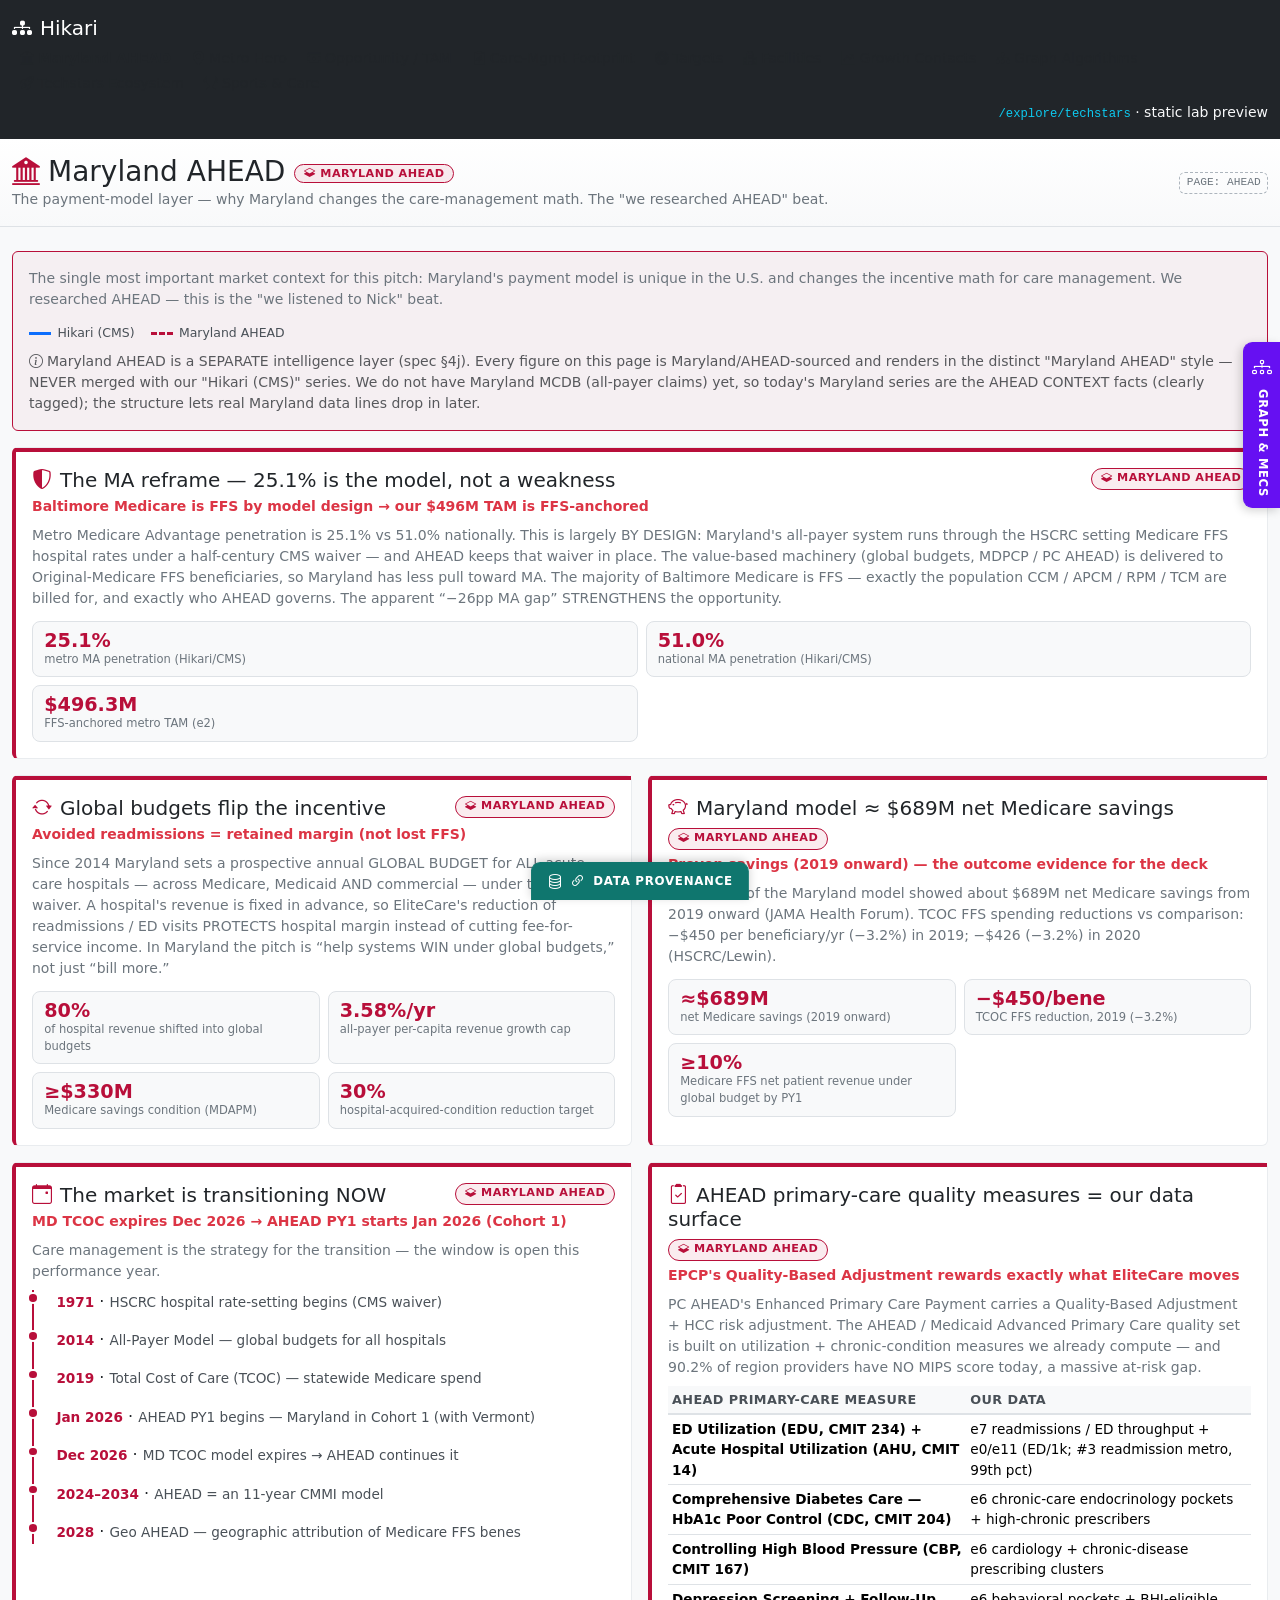
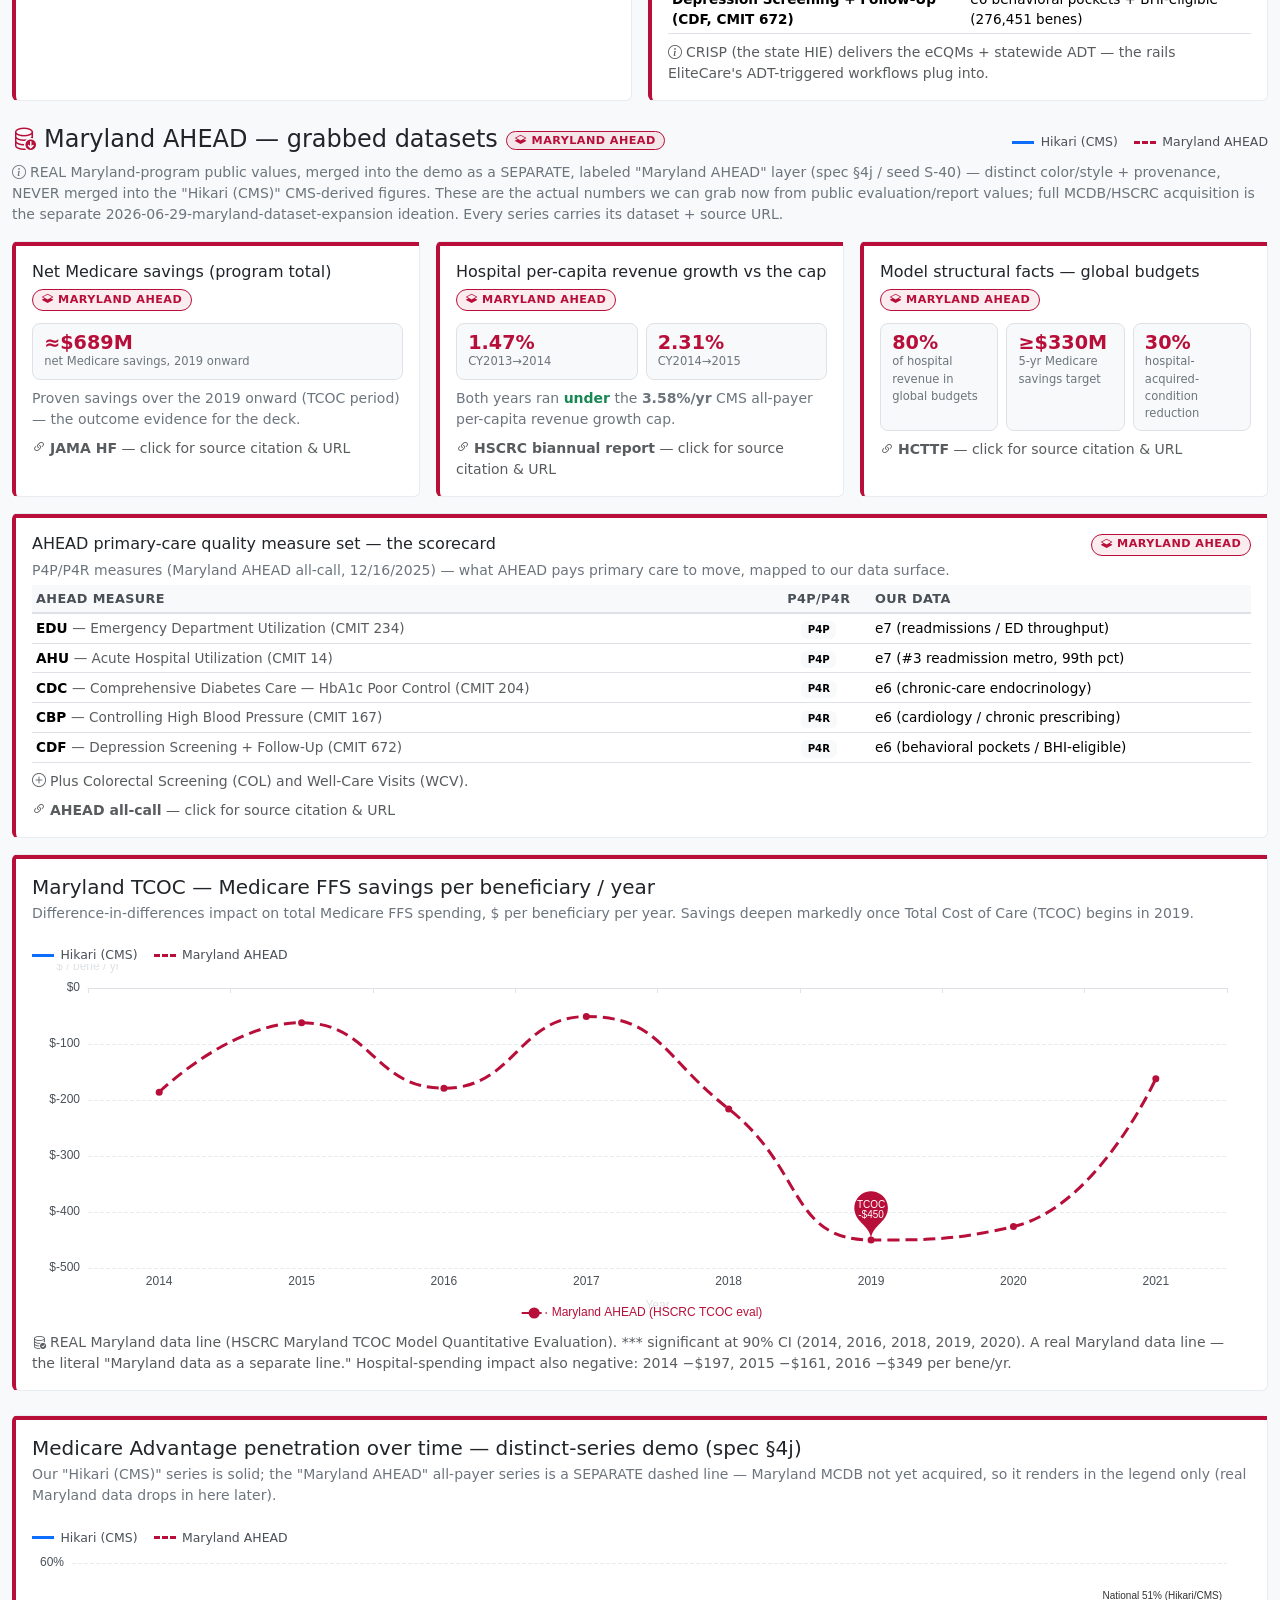
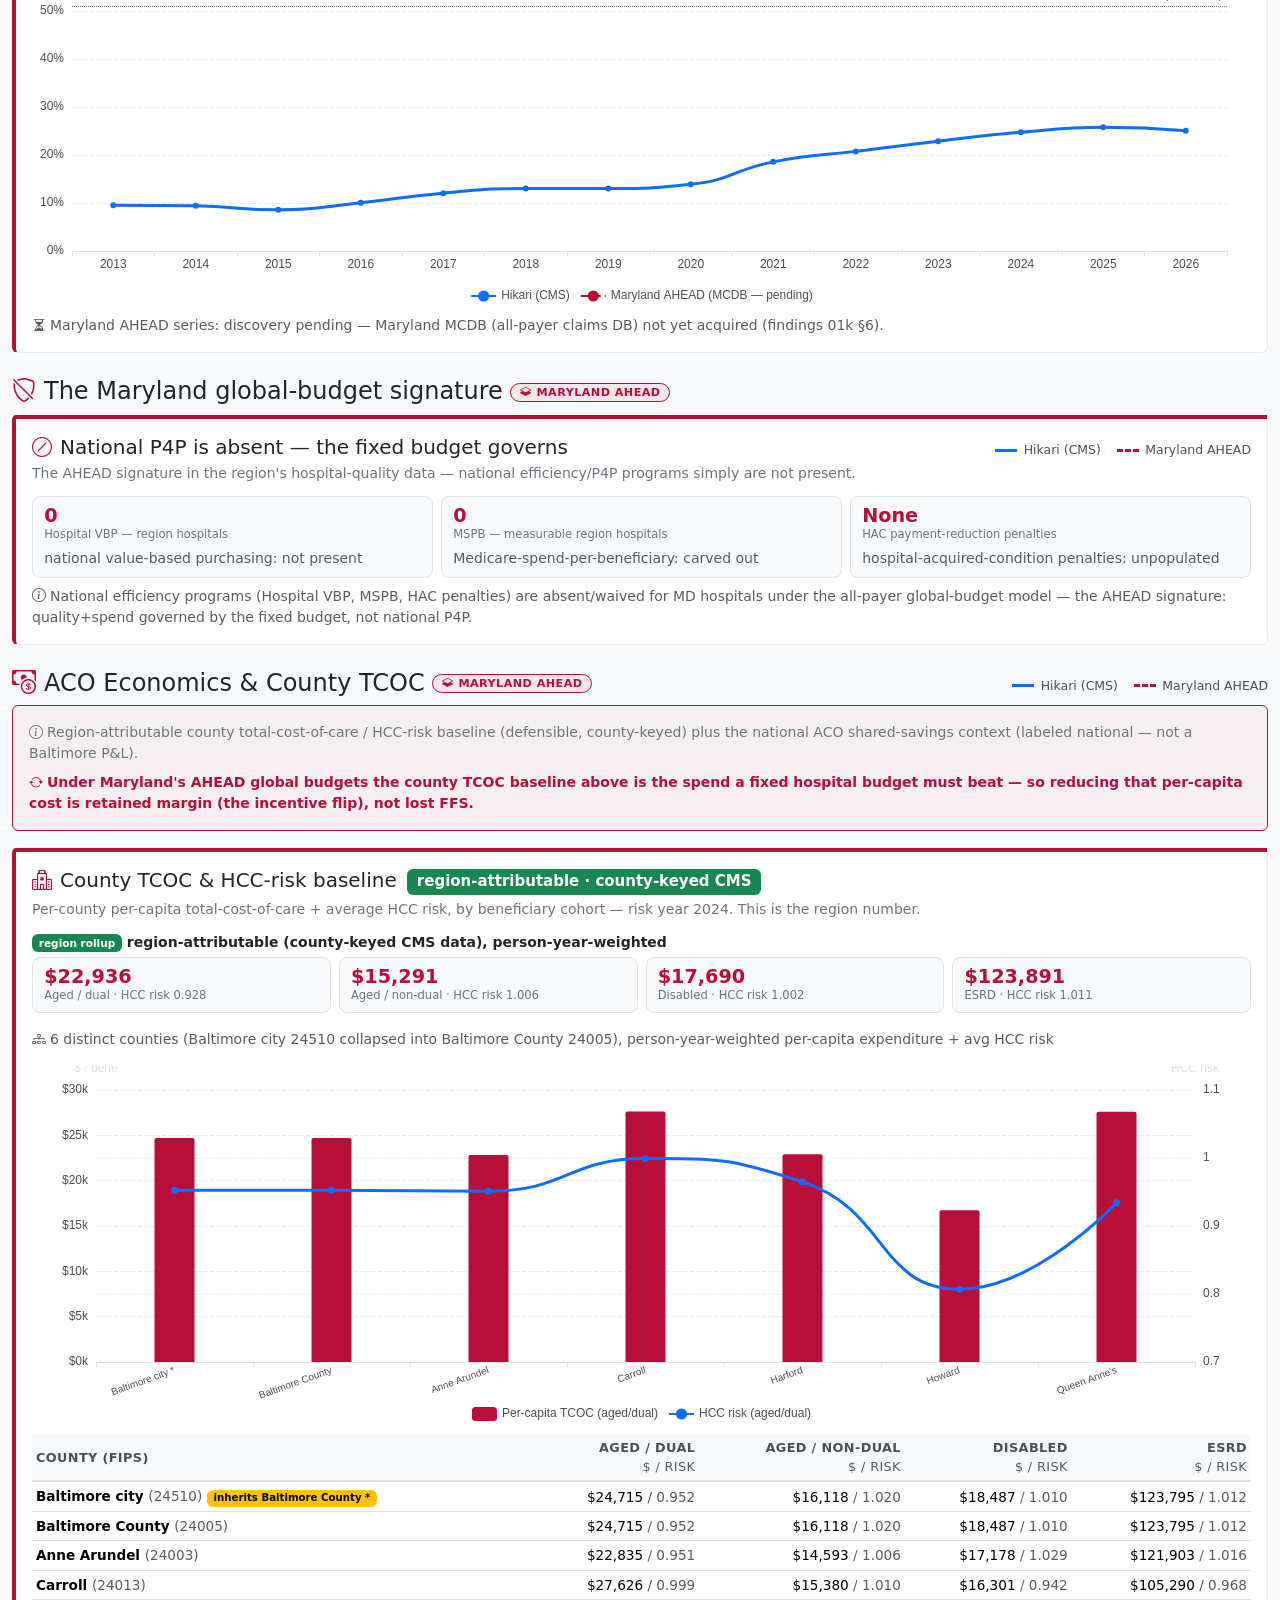
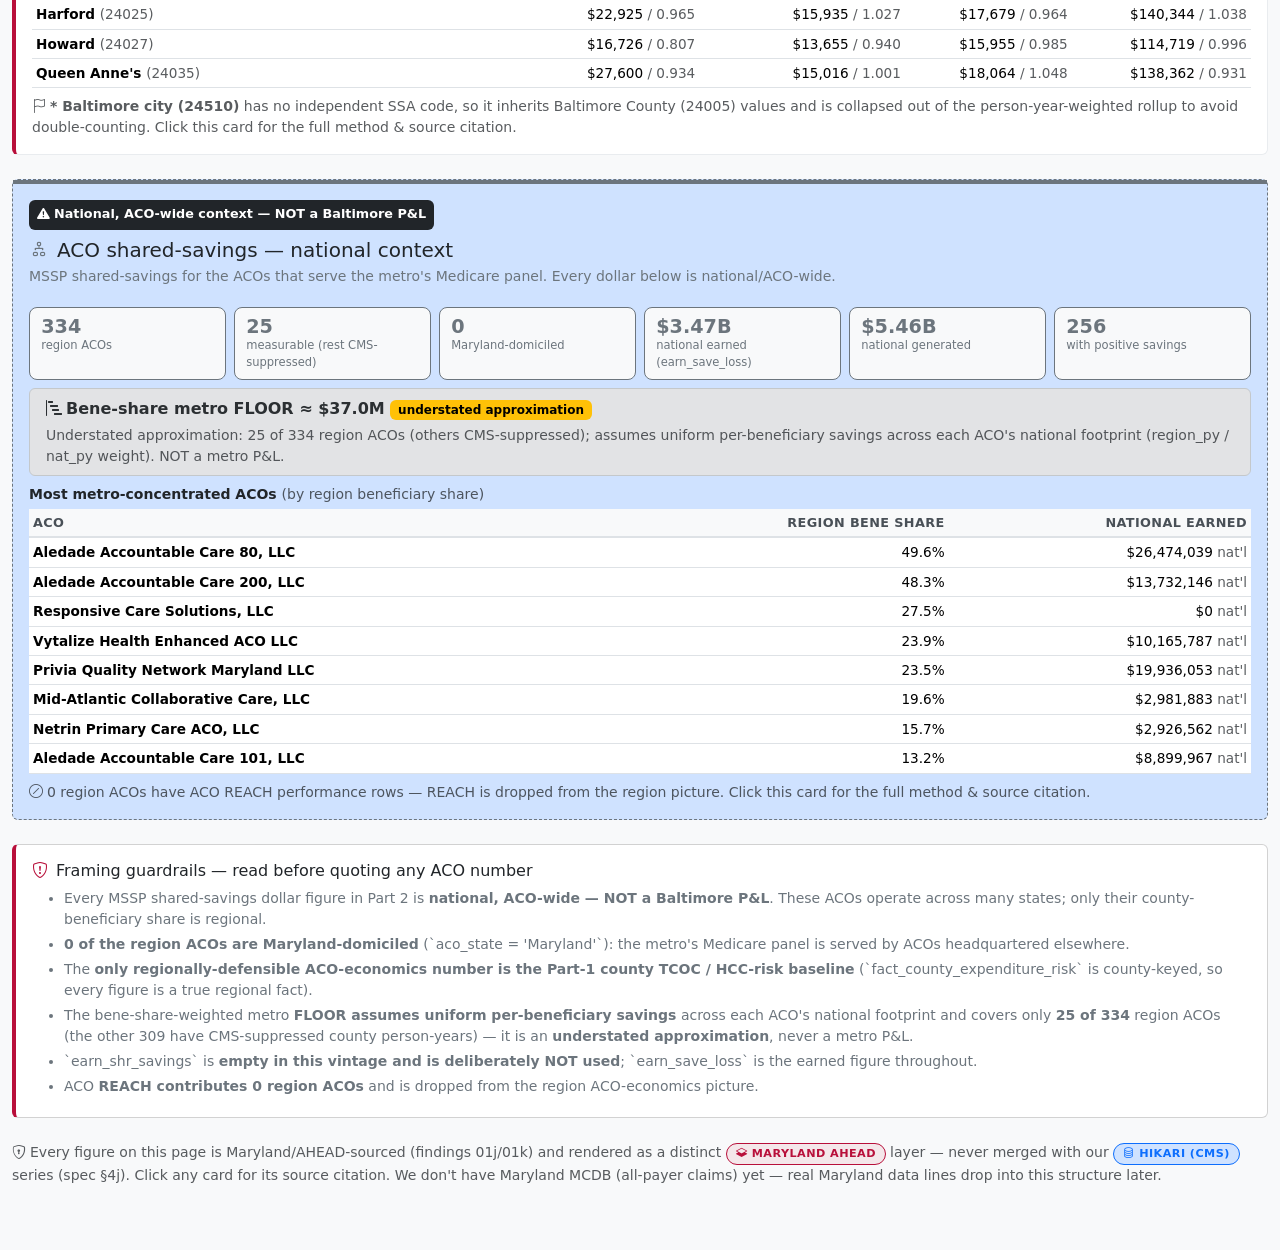
==== commit d84c7902: "e16 and e17" ====
--- a/pages/ahead.html
+++ b/pages/ahead.html
@@ -83,6 +83,35 @@
         </div>
         <div id="AHEAD-ma-chart" class="section-chart" data-eid="AHEAD-ma-chart"></div>
         <div class="small text-muted mt-2" id="AHEAD-ma-chart-note" data-eid="AHEAD-ma-chart-note"></div>
+      </div>
+    </div>
+
+    <!-- ===== The Maryland global-budget signature (facility_quality_suite.maryland_waiver_signature) =====
+         Reinforces the AHEAD incentive-flip: national pay-for-performance (Hospital VBP / MSPB / HAC
+         penalties) is WAIVED for MD hospitals — the fixed global budget governs quality + spend.
+         Rendered by page-ahead.js; the card opens the secret-sauce drawer (maryland_waiver). -->
+    <div class="d-flex justify-content-between align-items-center flex-wrap gap-2 mt-4 mb-2"
+         id="AHEAD-waiver-section" data-eid="AHEAD-waiver-section">
+      <h4 class="mb-0">
+        <i class="bi bi-shield-slash me-2" style="color: var(--hikari-maryland);"></i>The Maryland global-budget signature
+        <span class="md-badge align-middle"><i class="bi bi-layers-half"></i>Maryland AHEAD</span>
+      </h4>
+    </div>
+    <div class="card md-card figure-card mb-4" id="AHEAD-waiver-card"
+         data-figure-id="maryland_waiver" data-eid="AHEAD-waiver-card" role="button">
+      <div class="kpi-band"></div>
+      <div class="card-body">
+        <div class="d-flex justify-content-between align-items-start flex-wrap gap-2 mb-1">
+          <div>
+            <h5 class="card-title mb-1">
+              <i class="bi bi-slash-circle me-2" style="color: var(--hikari-maryland);"></i>National P4P is absent — the fixed budget governs
+            </h5>
+            <div class="text-secondary small mb-2" id="AHEAD-waiver-subtitle" data-eid="AHEAD-waiver-subtitle"></div>
+          </div>
+          <div id="AHEAD-waiver-legend" data-eid="AHEAD-waiver-legend"></div>
+        </div>
+        <div class="row g-2" id="AHEAD-waiver-facts" data-eid="AHEAD-waiver-facts"></div>
+        <div class="small text-muted mt-2" id="AHEAD-waiver-note" data-eid="AHEAD-waiver-note"></div>
       </div>
     </div>
 
